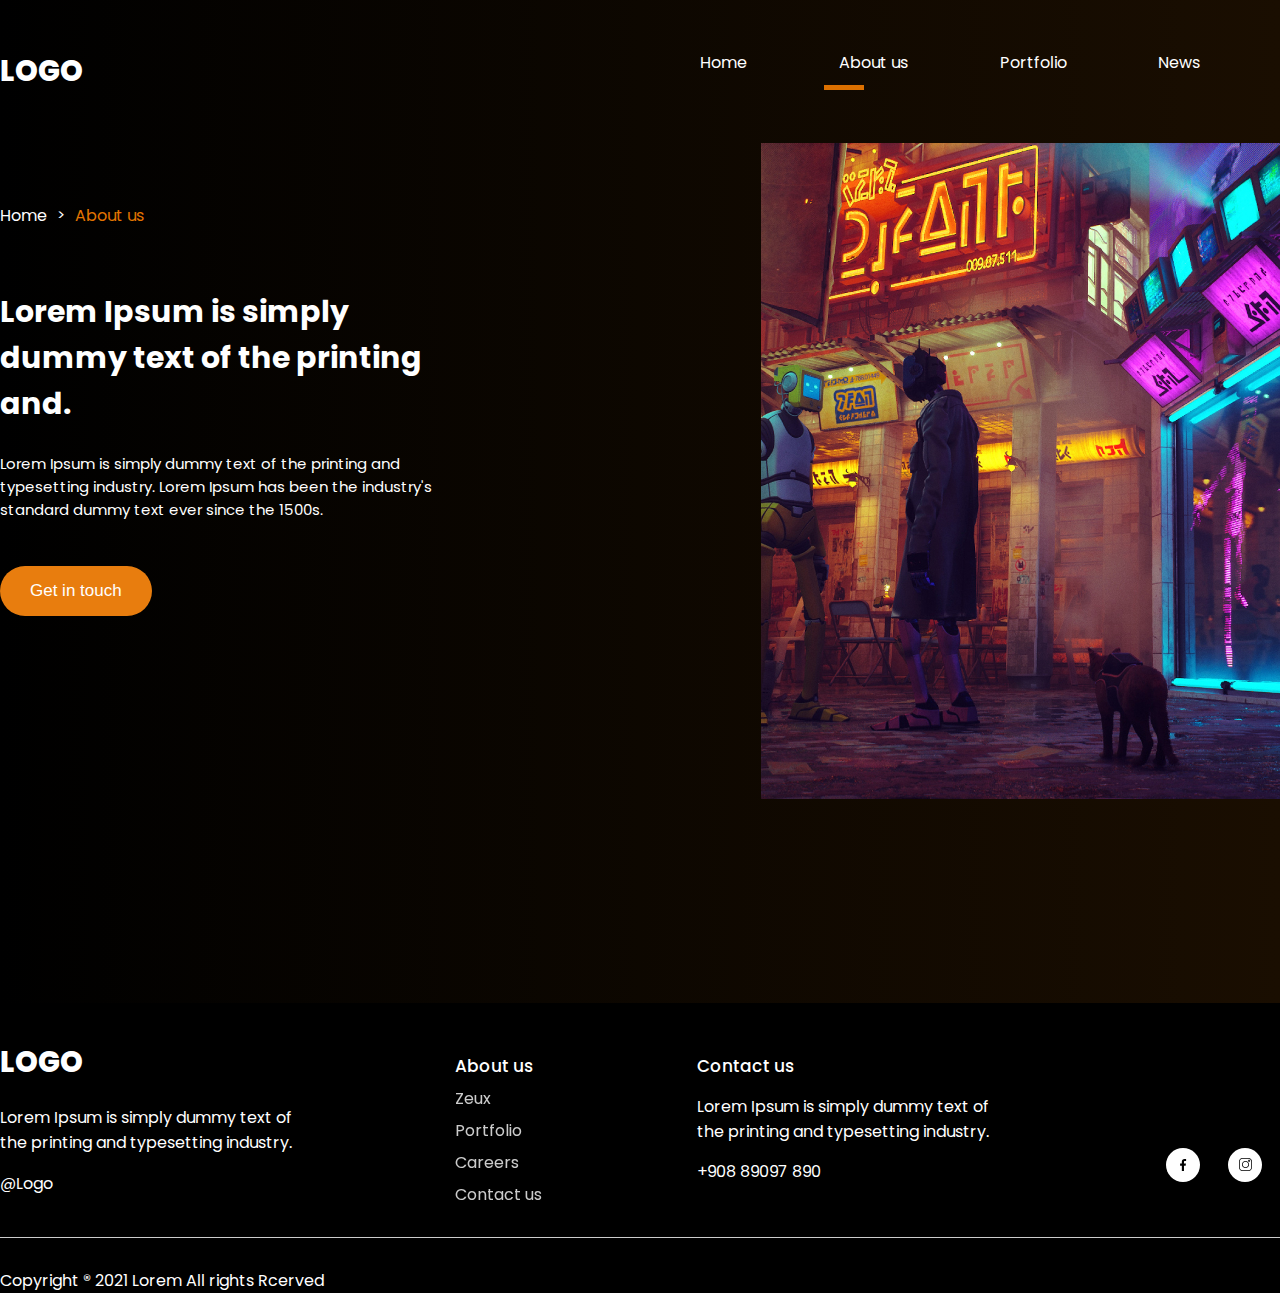
==== about.html @ fd049de9 "Добавит блок hero и preview в about" ====
<!DOCTYPE html>
<html lang="en">

<head>
    <meta charset="UTF-8">
    <meta name="viewport" content="width=device-width, initial-scale=1.0">
    <title>Layout practice</title>
    <link rel="stylesheet" href="css/main.css">
    <link rel="preconnect" href="https://fonts.googleapis.com">
    <link rel="preconnect" href="https://fonts.gstatic.com" crossorigin>
    <link
        href="https://fonts.googleapis.com/css2?family=Poppins:ital,wght@0,100;0,200;0,300;0,400;0,500;0,600;0,700;0,800;0,900;1,100;1,200;1,300;1,400;1,500;1,600;1,700;1,800;1,900&display=swap"
        rel="stylesheet">
</head>

<body>
    <div class="wrapper">
        <header class="container">
            <span class="logo">logo</span>
            <nav>
                <ul>
                    <li><a href="/index.html">Home</a></li>
                    <li class="active"><a href="#">About us</a></li>
                    <li><a href="#">Portfolio</a></li>
                    <li><a href="#">News</a></li>
                    <li class="btn"><a href="#">Contacts</a></li>
                </ul>
            </nav>
        </header>

        <div class="hero-about container">
            <div class="info">
                <div class="breadcrumbs">
                    <ul class="breadcrumbs__list">
                        <li class="breadcrumbs__item">
                            <a class="breadcrumbs__link" href="index.html">
                                Home
                            </a>
                        </li>
                        <li>
                            <p>></p>
                        </li>
                        <li class="breadcrumbs__item">
                            <a class="breadcrumbs__link active" href="#">
                                About us
                            </a>
                        </li>
                    </ul>
                </div>
                <h1>Lorem Ipsum is simply dummy text of the printing and.</h1>
                <p>Lorem Ipsum is simply dummy text of the printing and typesetting industry. Lorem Ipsum has been the
                    industry's standard dummy text ever since the 1500s.</p>
                <button class="btn" type="button">Get in touch</button>
            </div>
            <img src="img/about/preview1.jpg" alt="about preview image">
        </div>
    </div>

    <footer>
        <div class="blocks container">
            <div class="logo-info">
                <span class="logo">logo</span>
                <p>Lorem Ipsum is simply dummy text of the printing and typesetting industry.</p>
                <p class="logo-text">@Logo</p>
            </div>
            <div>
                <h4>About us</h4>
                <ul>
                    <li>Zeux</li>
                    <li>Portfolio</li>
                    <li>Careers</li>
                    <li>Contact us</li>
                </ul>
            </div>
            <div class="test">
                <h4>Contact us</h4>
                <p>Lorem Ipsum is simply dummy text of the printing and typesetting industry.</p>
                <p>+908 89097 890</p>
            </div>
            <div class="contacts">
                <div class="contacts-logo">
                    <img src="/img/contacts/facebook.svg" alt="facebook logo">
                </div>
                <div class="contacts-logo">
                    <img src="/img/contacts/instagram.svg" alt="instagram logo">
                </div>
                <div class="contacts-logo">
                    <img src="/img/contacts/twitter.svg" alt="twitter logo">
                </div>
                <div class="contacts-logo">
                    <img src="/img/contacts/linkedin.svg" alt="linkedin logo">
                </div>
            </div>
        </div>
        <hr>
        <p>Copyright ® 2021 Lorem All rights Rcerved</p>
    </footer>
</body>

</html>
---- css/main.css ----
* {
    margin: 0;
    padding: 0;
    color: #fff;
}

body {
    font-family: 'Poppins', sans-serif;
    font-weight: 400;
    font-size: 16px;
}

a {
    text-decoration: none;
}

img {
   max-width: 100%;
}

h3 {
    font-size: 30px;
}

.wrapper {
    background: rgb(0,0,0);
    background: linear-gradient(90deg, rgba(0,0,0,1) 0%, rgba(26,14,1,1) 100%);
    width: 100%;
}

.container {
    width: 1400px;
    margin: 0 auto;
}

header {
    padding: 50px 0;
}

header .logo,
footer .blocks .logo {
    text-transform: uppercase;
    font-size: 29px;
    font-weight: 800;
}

header nav {
    float: right;
    width: 50%;
}

header nav ul {
    list-style: none;
    display: flex;
    justify-content: space-between;
    z-index: 2;
    position: relative;
}

header nav ul li {
    display: inline-block;
}

header nav ul li.active::after {
   content: '';
   display: block;
   width: 40px;
   height: 5px;
   background-color: #DC7000;
   position: relative;
   top: 10px;
   left: -15px;

}

header nav ul li:not(.active):not(.btn) a:hover{
border-bottom: 5px solid #DC7000;
}

header nav ul li.btn a, .email .block button {
    background-color: #FA9021;
    padding: 9px 17px;
    border-radius: 5px;
    transition: all 500ms ease;
}

header nav ul li.btn a:hover, .email .block button:hover {
    background-color: #a02604;
}

.hero {
    padding-bottom: 100px;
    position: relative;
    z-index: 1;
}

.hero--info {
    width: 527px;
    padding-top: 70px;
}

.hero--info h2 {
    font-size: 20px;
    color: #E87D0E;
    font-weight: 600;
}

.hero--info h1 {
    font-size: 50px;
    font-weight: 600;
}

.hero--info p {
    font-weight: 500;
    line-height: 170%;
    margin: 30px 0;
}

.hero--info .btn, 
.hero-about .info .btn {
    background: rgb(232,125,14);
    background: linear-gradient(90deg, rgba(232,125,14,1) 100%, rgba(251,158,60,1) 100%);
    border-radius: 50px;
    padding: 15px 30px;
    border: 0;
    transition: all 500ms ease;
    font-size: 17px;
}

.hero--info .btn:hover,
.hero-about .info .btn:hover {
    cursor: pointer;
    transform: scale(1.1);
}

.hero img {
    position: absolute;
    top: -150px;
    right: 0;
}

.trending {
    padding-top: 50px;
}

.trending h3 {
    font-weight: 600;
}

.trending .see-all, .projects .see-all {
    font-size: 20px;
    font-weight: 500;
    border-radius: 10px;
    background-color: #25211D;
    padding: 12px 23px;
    display: block;
    float: right;
    transition: all 500ms ease;
}

.trending .see-all:hover, .projects .see-all:hover {
    transform: scale(1.1);
}

.trending .games {
    display: flex;
    justify-content: space-between;
    width: 100%;
    padding: 50px 0;
}

.trending .games span {
    display: block;
    text-align: center;
    margin-top: 20px;
}

.trending .games span img {
   position: relative;
   top: 5px;
   margin-right: 9px;
}

.big-text {
    padding: 50px 0;
    font-weight: 600;
    font-size: 35px;
    width: 826px;
    text-align: center;
}

.banner {
    padding: 80px 0;
}

.banner h3 {
    font-weight: 600;
    font-size: 30px;
    margin-bottom: 32px;
}

.banner p {
  line-height: 170%;
  margin-bottom: 30px;
  width: 545px;
}

.banner img {
    width: 100%;
    margin-bottom: 30px;
}

.features {
    background: url('/img/background.png') no-repeat center center fixed;
    background-size: cover;
    padding: 80px 0;
}

.features h3, 
.features .features-info__text {
    text-align: center;
    margin-bottom: 20px;
    width: 800;
    margin-left: 310px;
    margin-right: 310px;
}


.features .info {
    display: flex;
    justify-content: center;
    flex-wrap: wrap;
}

.features .info .block {
    text-align: center;
    width: 25%;
    margin: 30px 0;
}

.projects {
    padding: 100px 0;
}

.projects h3, 
.projects p {
    text-align: center;
}

.projects h3 {
    padding: 15px 0;
}

.projects p {
    padding-top: 20px;
    padding-bottom: 60px;
}

.projects .images {
    display: flex;
    justify-content: space-around;
    margin: 30px 0;
}

.projects .see-all {
    float: none;
    text-align: center;
    width: 70px;
    margin: 0px auto auto auto;
}

.email {
    padding-bottom: 120px;
}

.email h3 {
    margin-top: 60px;
    font-size: 30px;
}

.email .block {
    background: #1C140F;
    margin-top: 30px;
    border-radius: 10px;
    padding: 40px 3%;
    width: 94%;
    display: flex;
    justify-content: space-between;
    align-items: center;
    position: relative;
}

.email-info p {
    font-size: 17px;
    width: 70%;
}

.email-info h4 {
    font-size: 30px;
    margin-bottom: 20px;
}

.email .block input {
    background: #fff;
    outline: none;
    border: 0;
    border-radius: 5px;
    width: 380px;
    font-family: 'Poppins', sans-serif;
    font-weight: 400;
    padding: 20px 30px;
    position: relative;
    
}

.email .block input::placeholder {
    color: #898989
}

.email .block button {
    cursor: pointer;
    border: 0;
    padding: 13px 30px;
    position: absolute;
    bottom: 77px;
    right: 50px;
}

.hero-about {
    position: relative;
}

.hero-about .info {
    width: 450px;
    height: 450px;
    padding-top: 60px;
    padding-bottom: 350px;
}

.hero-about .info .breadcrumbs__list {
    display: flex;
    justify-content: flex-start;
    flex-wrap: wrap;
    list-style-type: none;
    gap: 10px;
}

.breadcrumbs {
    margin-bottom: 38px;
}


.breadcrumbs__link.active {
    color: #E47500;
}


.hero-about .info h1 {
    margin-bottom: 15px;
    font-size: 30px;
    margin-bottom: 25px;
}

.hero-about .info p {
    margin-bottom: 15px;
    font-size: 15px;
    margin-bottom: 25px;
}

.hero-about .info .btn {
    margin-top: 20px;
}

.hero-about img {
    position: absolute;
    top: 0;
    right: -100px;
    width: 739px;
    height: 656px;
}

footer {
    background: #000;
    padding-top: 50px;
}

footer .blocks {
    display: flex;
    justify-content: space-between;
    position: relative;
}

footer .blocks p {
    width: 300px;
    margin: 15px 0;
}

footer .blocks h4 {
    font-weight: 500;
    font-size: 17px;
}

footer .blocks ul {
    list-style: none;
}

footer .blocks ul li {
    margin-top: 7px;
    opacity: 0.8;
}

footer hr {
    margin: 30px 0;
    border: 0;
    height: 0.6px;
    background: #ccc;
}

footer .contacts {
    display: flex;
    align-items: flex-end;
}

footer .logo-text {
   position: absolute;
   bottom: -4px
}

footer .logo {
    position: absolute;
    top: -12px;
}

footer .blocks .logo-info {
    align-content: center;
}
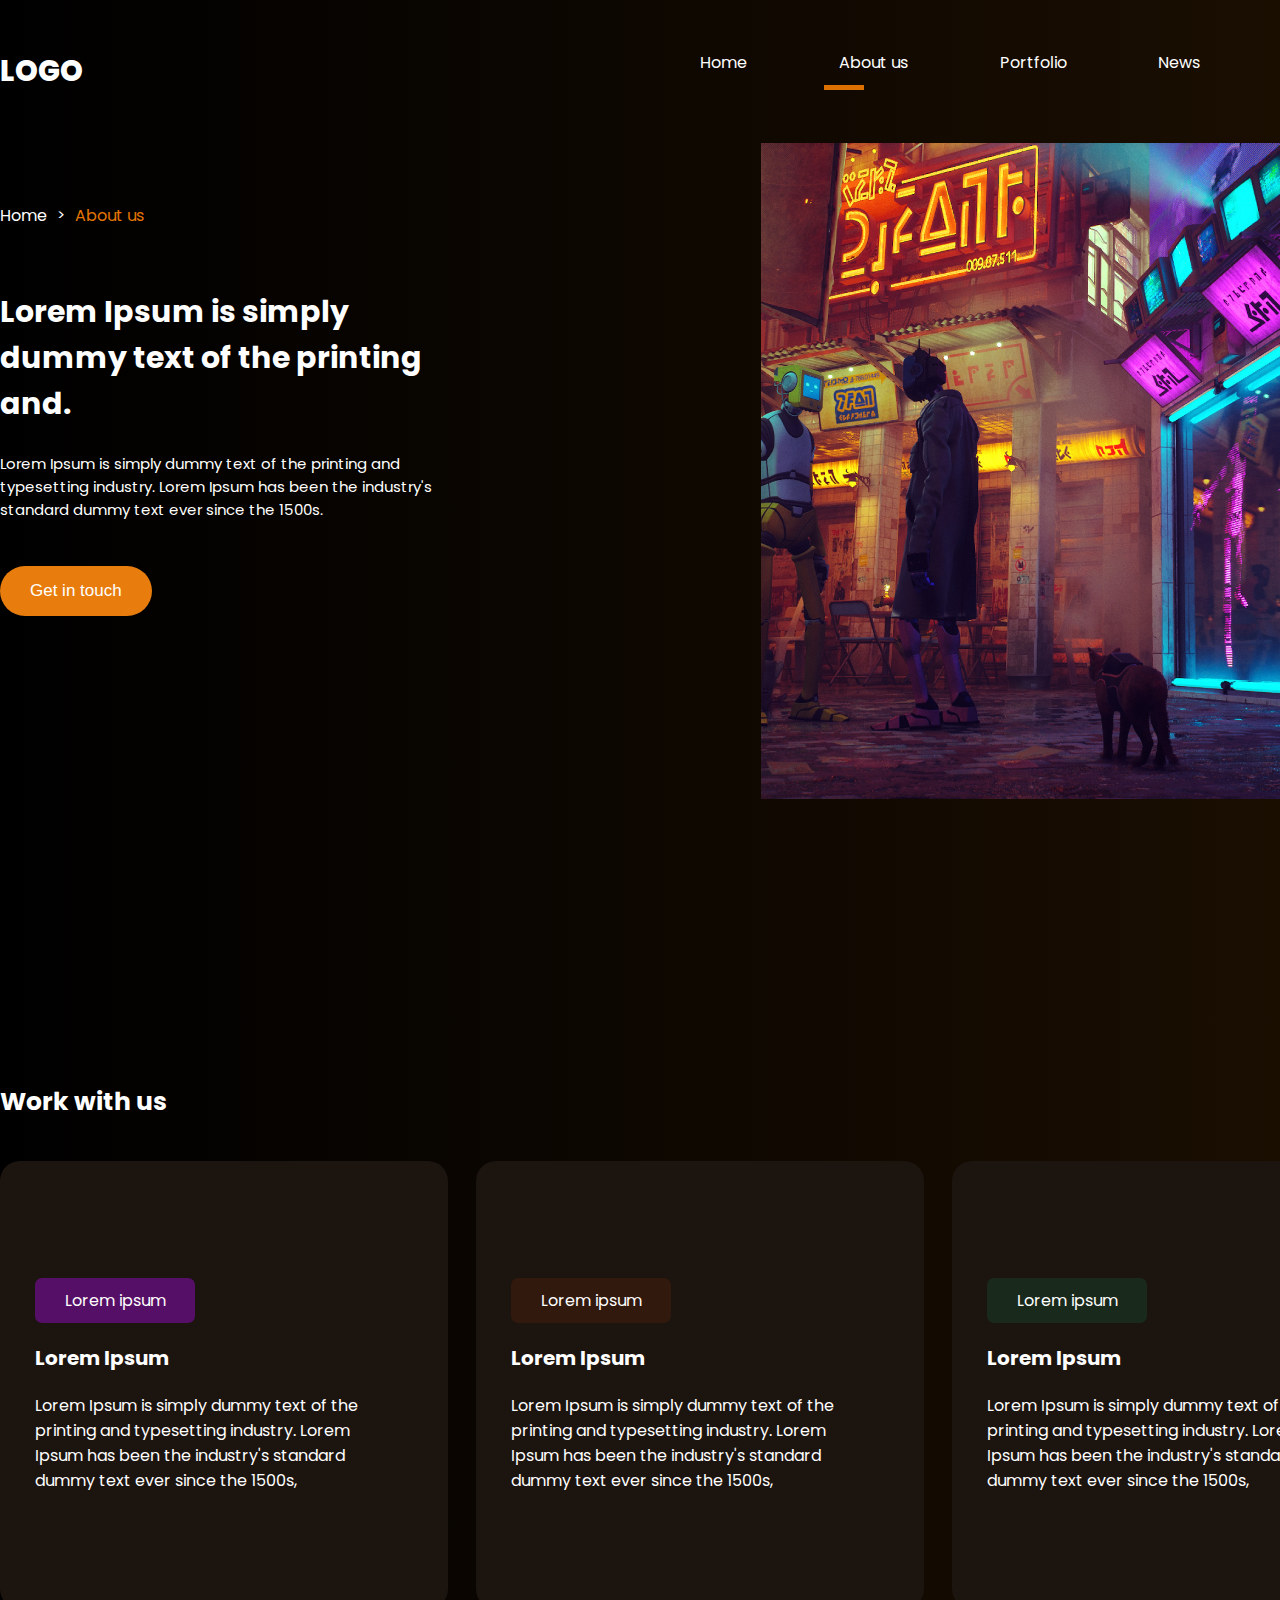
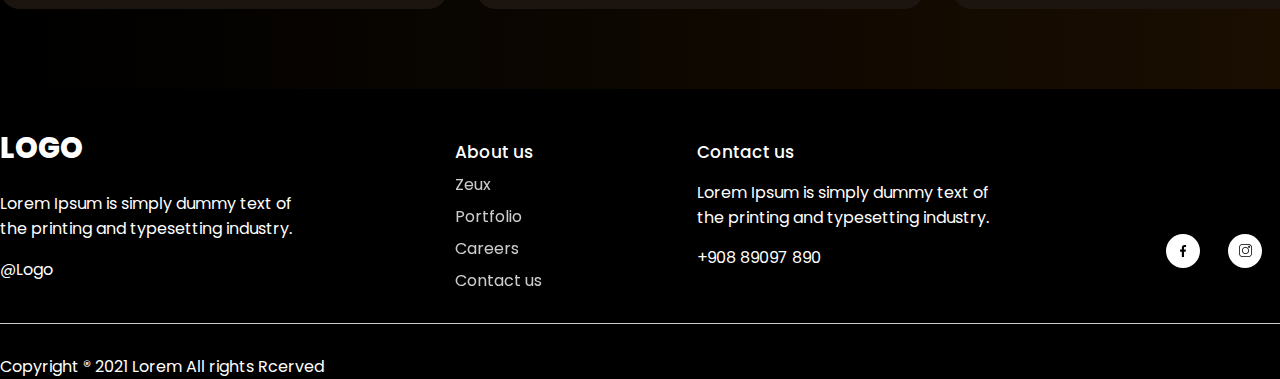
==== commit 83287941: "Доделает блок work" ====
--- a/about.html
+++ b/about.html
@@ -54,6 +54,36 @@
             </div>
             <img src="img/about/preview1.jpg" alt="about preview image">
         </div>
+
+        <div class="container work">
+            <h2>Work with us</h2>
+            <div class="blocks">
+                <div class="block">
+                    <span class="badge purple">
+                        Lorem ipsum
+                    </span>
+                    <h3>Lorem Ipsum</h3>
+                    <p>Lorem Ipsum is simply dummy text of the printing and typesetting industry. Lorem Ipsum has been
+                        the industry's standard dummy text ever since the 1500s,</p>
+                </div>
+                <div class="block">
+                    <span class="badge brown">
+                        Lorem ipsum
+                    </span>
+                    <h3>Lorem Ipsum</h3>
+                    <p>Lorem Ipsum is simply dummy text of the printing and typesetting industry. Lorem Ipsum has been
+                        the industry's standard dummy text ever since the 1500s,</p>
+                </div>
+                <div class="block">
+                    <span class="badge green">
+                        Lorem ipsum
+                    </span>
+                    <h3>Lorem Ipsum</h3>
+                    <p>Lorem Ipsum is simply dummy text of the printing and typesetting industry. Lorem Ipsum has been
+                        the industry's standard dummy text ever since the 1500s,</p>
+                </div>
+            </div>
+        </div>
     </div>
 
     <footer>
--- a/css/main.css
+++ b/css/main.css
@@ -379,6 +379,61 @@
     height: 656px;
 }
 
+.work {
+    padding: 80px 0;
+}
+
+.work h2 { 
+    font-size: 25px;
+    margin-bottom: 40px;
+}
+
+.work .blocks {
+    display: flex;
+    justify-content: space-between;
+}
+
+.work .blocks .block {
+   width: 25%;
+   border-radius: 10px;
+   padding: 50px 35px;
+   background: #1C140F;
+   width: 378px;
+   height: 348px;
+   display: flex;
+   flex-direction: column;
+   justify-content: center;
+   border-radius: 20px;
+}
+
+.work .blocks .block .badge {
+    border-radius: 7px;
+    padding: 10px 10px;
+    width: 140px;
+    text-align: center;
+}
+
+.work .blocks .block .badge.purple {
+    background: #560f67;
+}
+
+.work .blocks .block .badge.brown {
+    background: #31190D
+}
+
+.work .blocks .block .badge.green {
+    background: #192A1D;
+}
+
+.work .blocks .block h3 {
+   font-size: 20px;
+   margin: 20px 0;
+}
+
+.work .blocks .block p {
+    width: 333px;
+}
+
 footer {
     background: #000;
     padding-top: 50px;
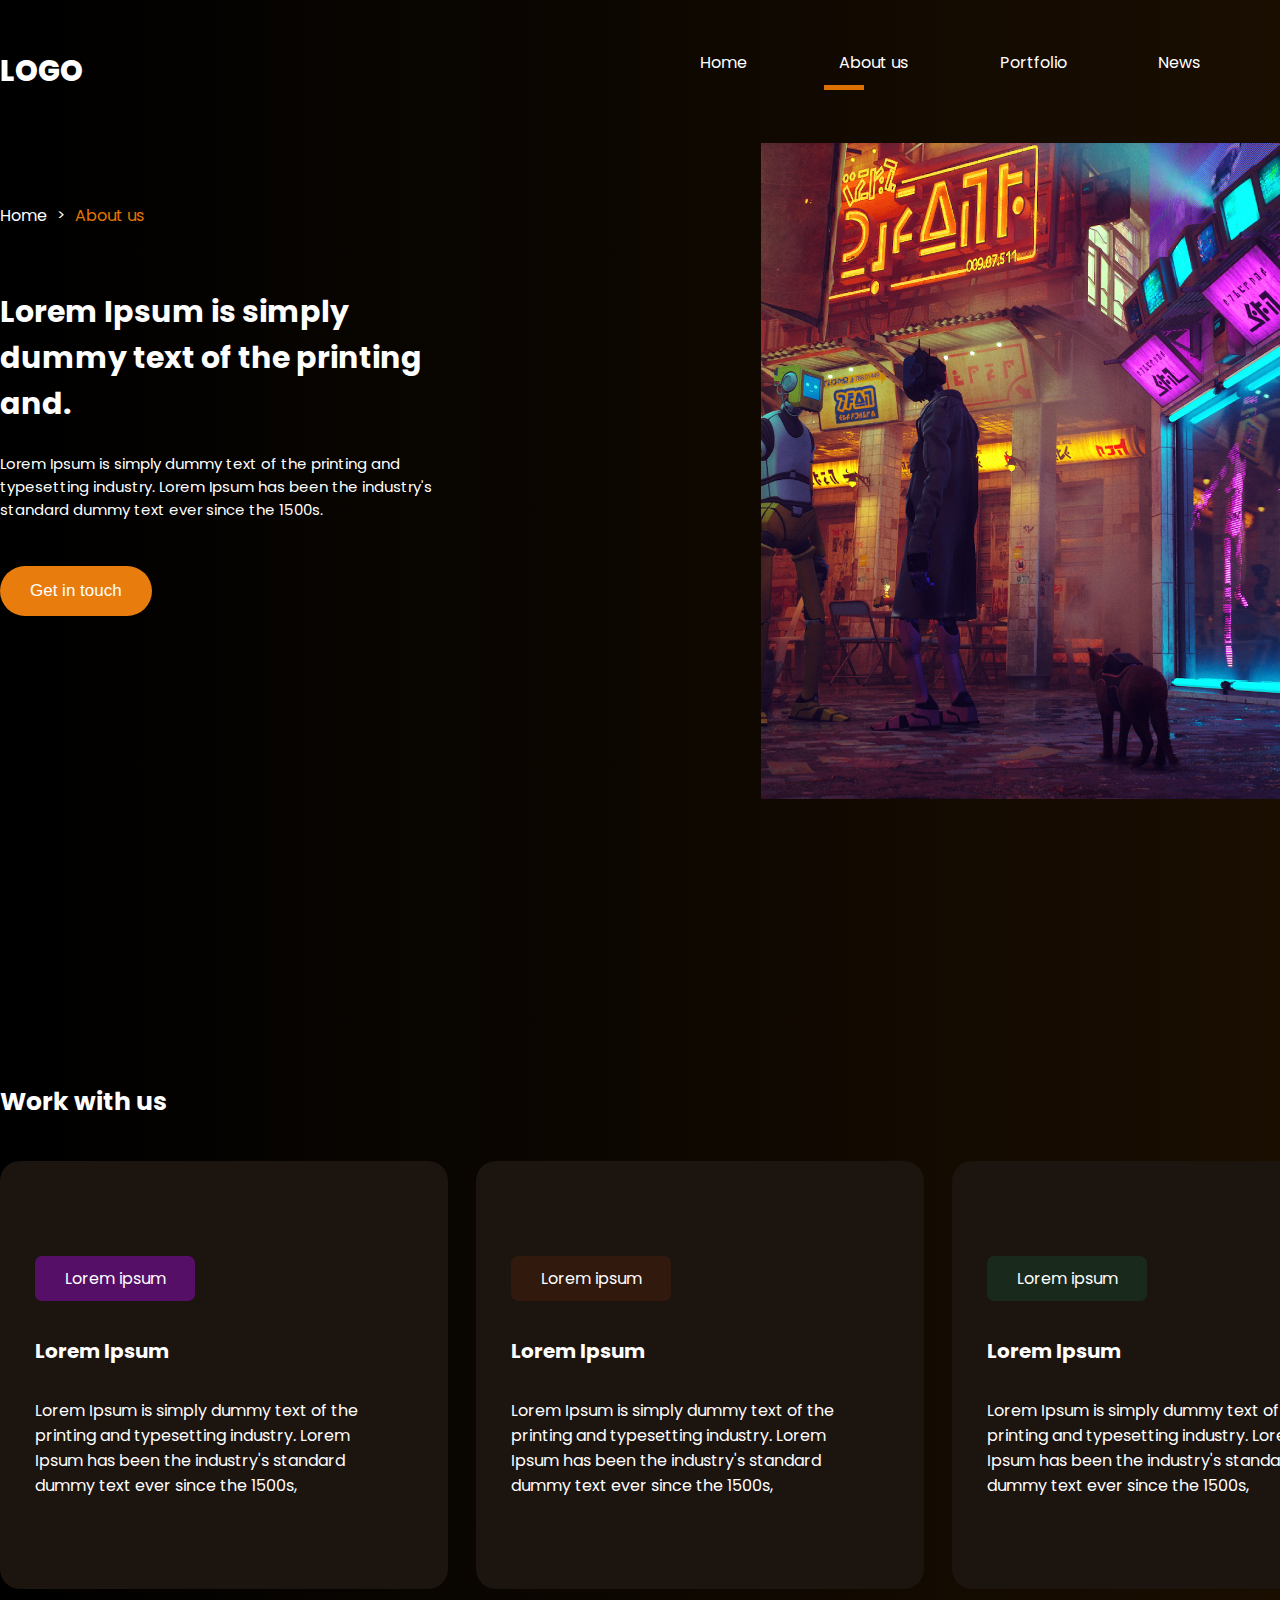
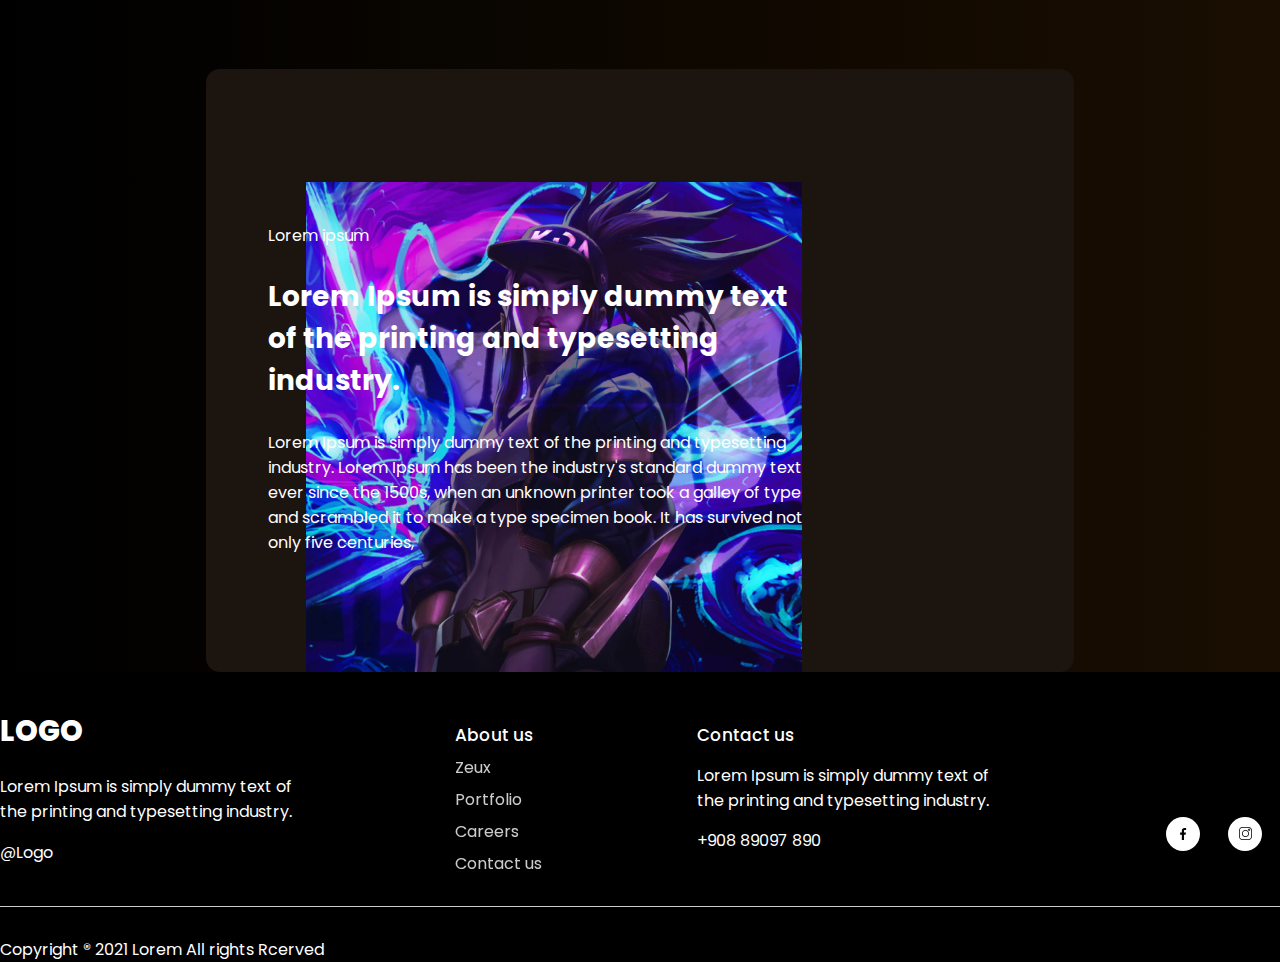
==== commit 6d0a6969: "Закончит работу над about-info" ====
--- a/about.html
+++ b/about.html
@@ -84,6 +84,18 @@
                 </div>
             </div>
         </div>
+
+        <div class="container about-info">
+            <img src="/img/about/about-info.jpg" alt="about-info poster">
+            <div class="block">
+                <span>Lorem ipsum</span>
+                <h2>Lorem Ipsum is simply dummy text of the printing and typesetting industry. </h2>
+                <p>Lorem Ipsum is simply dummy text of the printing and typesetting industry. Lorem Ipsum has been the
+                    industry's standard dummy text ever since the 1500s, when an unknown printer took a galley of type
+                    and
+                    scrambled it to make a type specimen book. It has survived not only five centuries,</p>
+            </div>
+        </div>
     </div>
 
     <footer>
--- a/css/main.css
+++ b/css/main.css
@@ -396,7 +396,7 @@
 .work .blocks .block {
    width: 25%;
    border-radius: 10px;
-   padding: 50px 35px;
+   padding: 40px 35px;
    background: #1C140F;
    width: 378px;
    height: 348px;
@@ -425,13 +425,53 @@
     background: #192A1D;
 }
 
+.work .blocks .block span {
+    margin: 19px 0;
+}
+
 .work .blocks .block h3 {
    font-size: 20px;
-   margin: 20px 0;
+   margin: 16px 0;
 }
 
 .work .blocks .block p {
     width: 333px;
+    margin: 16px 0;
+}
+
+.about-info {
+    position: relative;
+    background-color: #1C140F; 
+    padding-top: 100px;
+    padding-left: 100px;
+    border-radius: 14px;
+    height: 503px;
+    width: 60%;
+}
+
+.about-info img {
+    bottom: 0;
+    position: absolute;
+}
+
+.about-info .block {
+    position: absolute;
+    display: flex;
+    flex-direction: column;
+    top: 120px; 
+    right: 270px;
+    width: 536px;
+    margin: 20px 0;
+}
+
+.about-info .block h2,
+.about-info .block p,
+.about-info .block span {
+    margin: 14px 0;
+}
+
+.about-info .block h2 {
+    font-size: 28px;
 }
 
 footer {
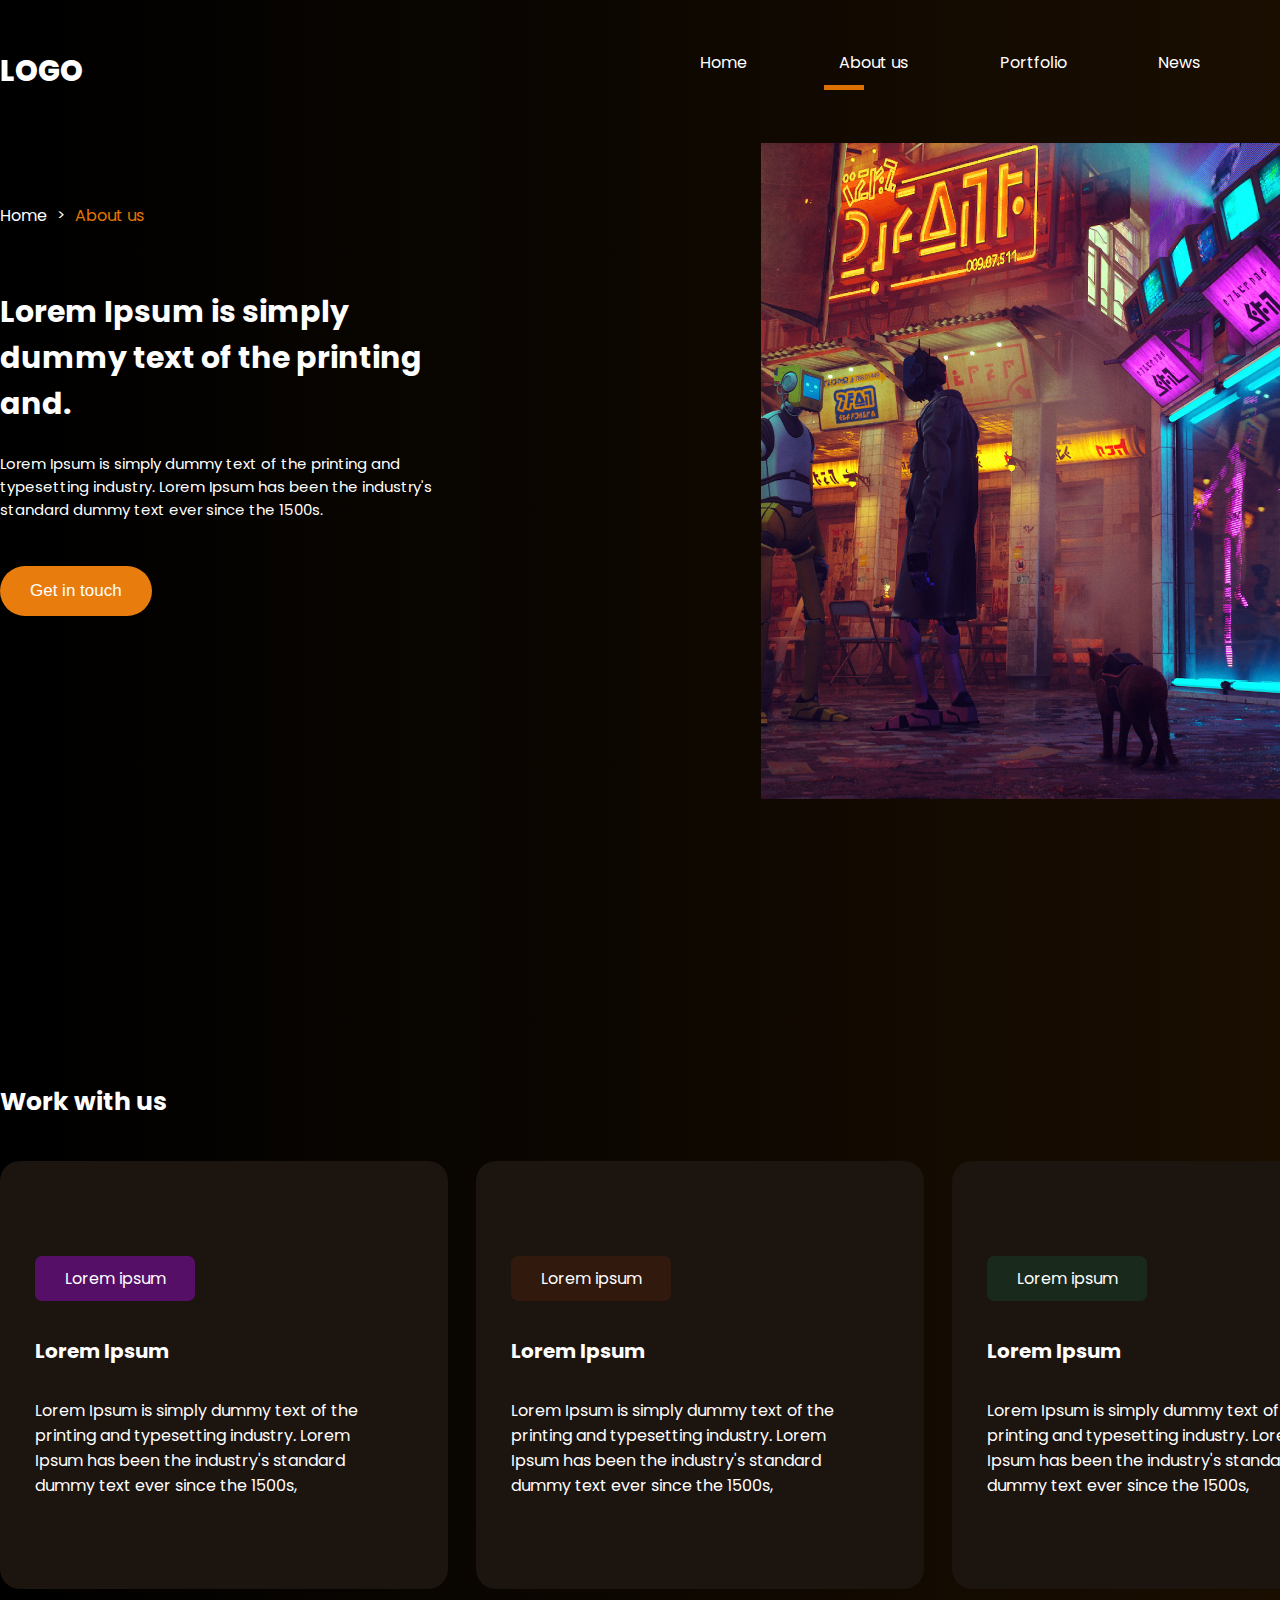
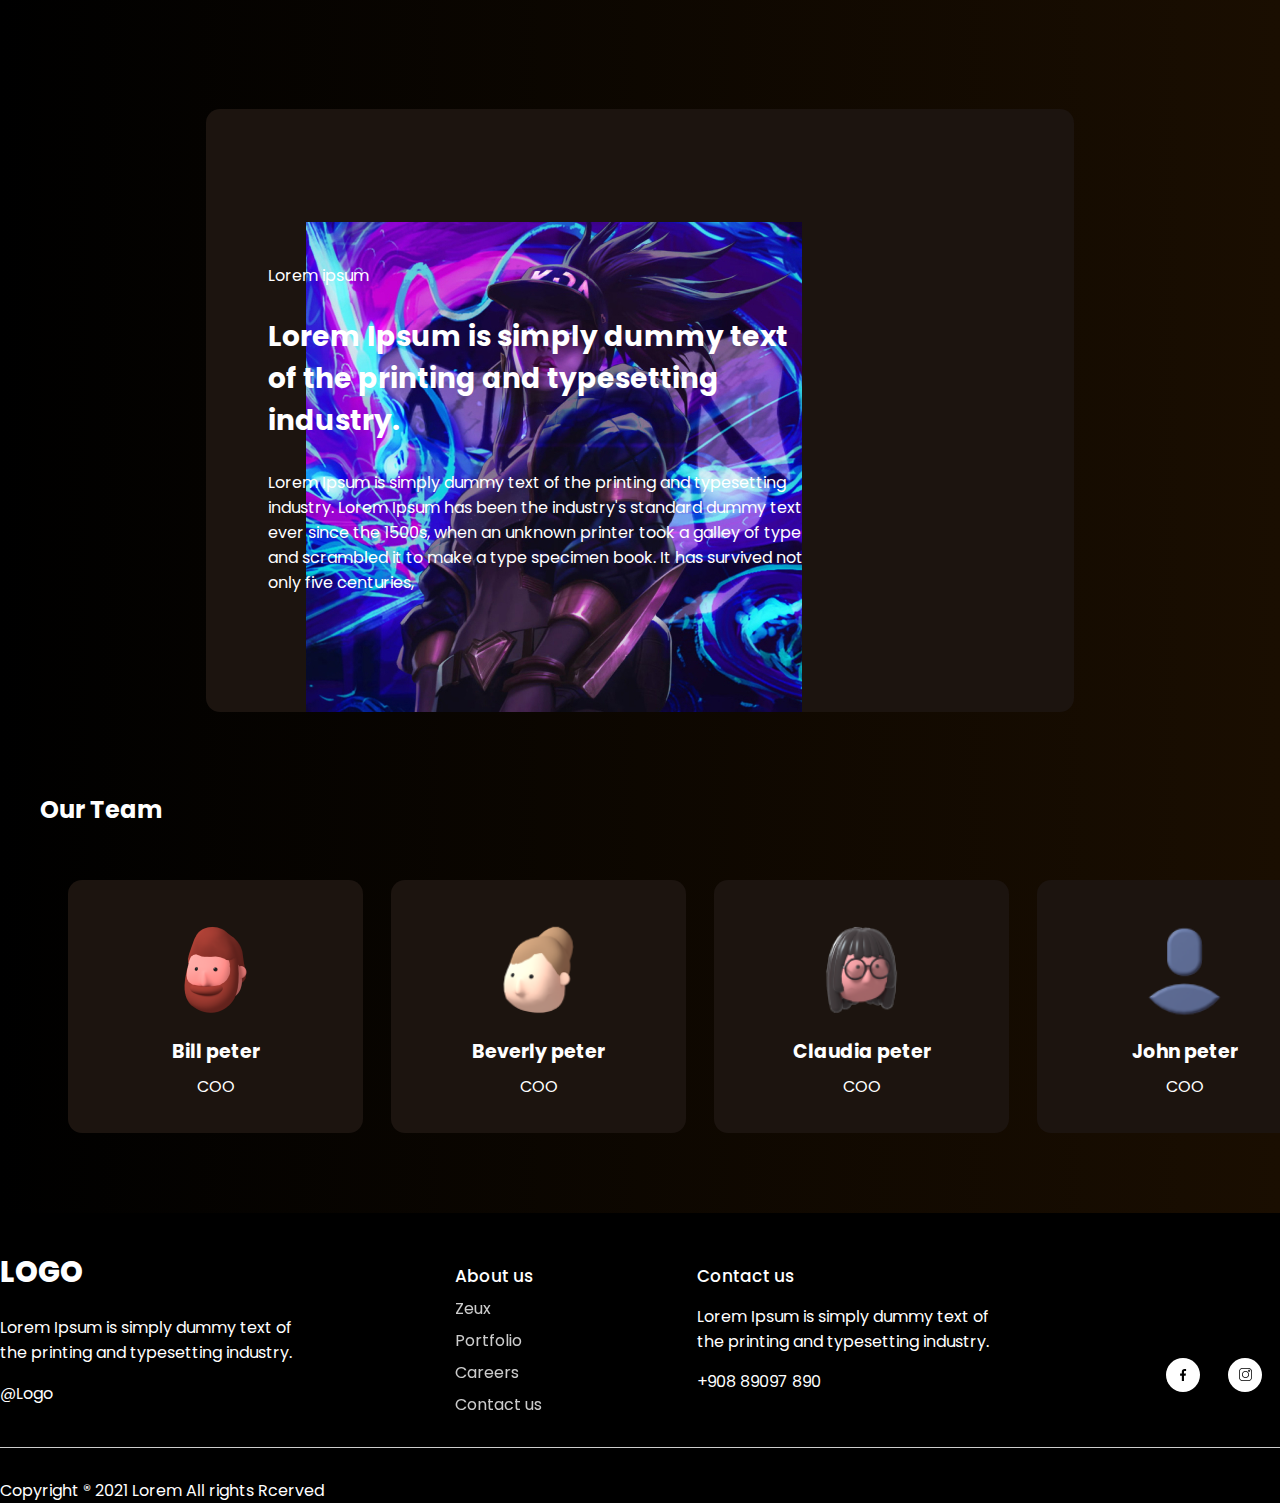
==== commit c450a7ce: "Добавит блок our-team" ====
--- a/about.html
+++ b/about.html
@@ -96,6 +96,40 @@
                     scrambled it to make a type specimen book. It has survived not only five centuries,</p>
             </div>
         </div>
+
+        <div class="container our-team">
+            <h2>Our Team</h2>
+            <div class="blocks">
+                <div class="block">
+                    <img src="/img/out-team/Bill.png" alt="team member">
+                    <h3>
+                        Bill peter
+                    </h3>
+                    <p>COO</p>
+                </div>
+                <div class="block">
+                    <img src="/img/out-team/Beverly.png" alt="team member">
+                    <h3>
+                        Beverly peter
+                    </h3>
+                    <p>COO</p>
+                </div>
+                <div class="block">
+                    <img src="/img/out-team/Claudia.png" alt="team member">
+                    <h3>
+                        Claudia peter
+                    </h3>
+                    <p>COO</p>
+                </div>
+                <div class="block">
+                    <img src="/img/out-team/John.png" alt="team member">
+                    <h3>
+                        John peter
+                    </h3>
+                    <p>COO</p>
+                </div>
+            </div>
+        </div>
     </div>
 
     <footer>
--- a/css/main.css
+++ b/css/main.css
@@ -447,6 +447,7 @@
     border-radius: 14px;
     height: 503px;
     width: 60%;
+    margin-top: 40px;
 }
 
 .about-info img {
@@ -474,6 +475,48 @@
     font-size: 28px;
 }
 
+.our-team {
+    padding: 80px 0;
+}
+
+.our-team h2 {
+    margin-left: 40px;
+}
+
+.our-team .blocks {
+    display: flex;
+    justify-content: center;
+    margin-top: 53px;
+    gap: 28px
+}
+
+.our-team .blocks .block {
+    display: flex;
+    flex-direction: column;
+    background-color: #1C140F;
+    align-items: center;
+    border-radius: 14px;
+    width: 295px;
+    height: 253px;
+    justify-content: center;
+
+}
+
+.our-team .blocks .block h3 {
+    font-size: 19px;
+    margin: 4px 0;
+}
+
+.our-team .blocks .block p {
+    margin: 4px 0;
+}
+
+.our-team .blocks .block img {
+    height: 123px;
+    width: 123px;
+}
+
+
 footer {
     background: #000;
     padding-top: 50px;
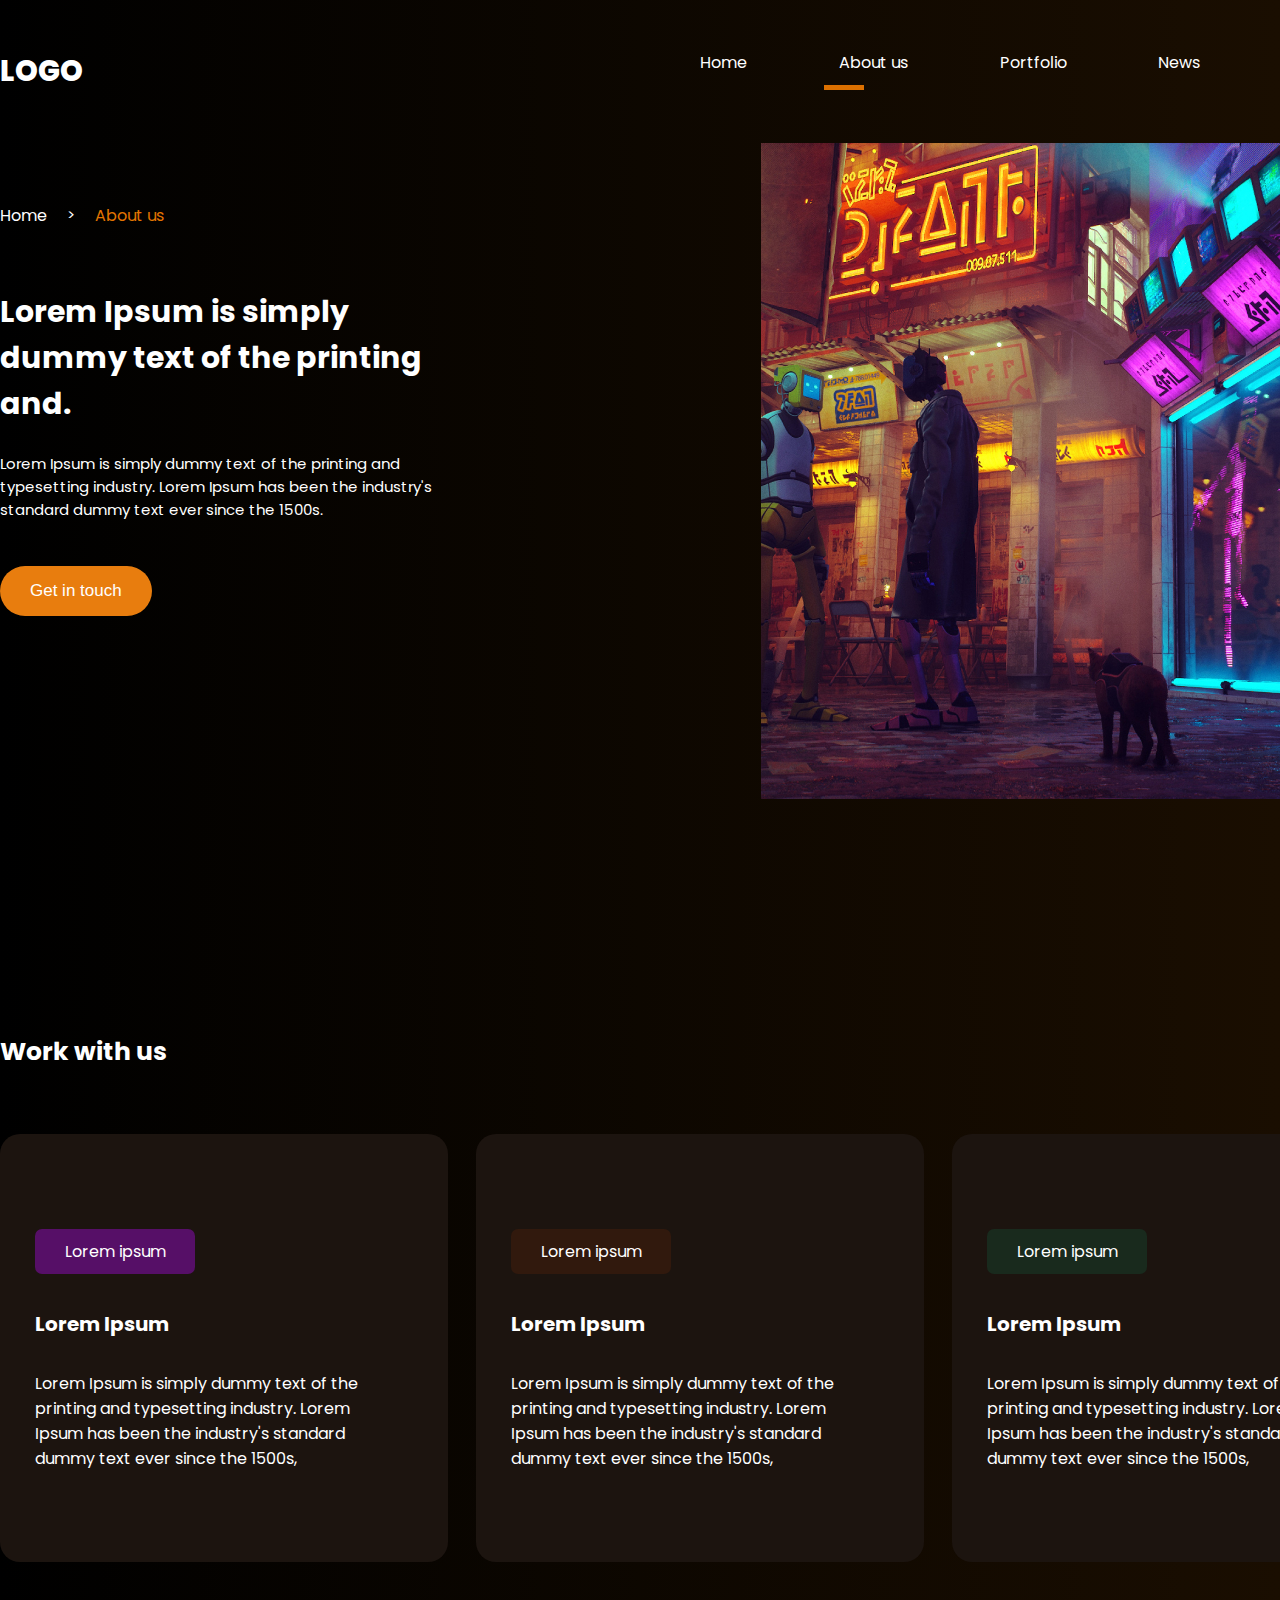
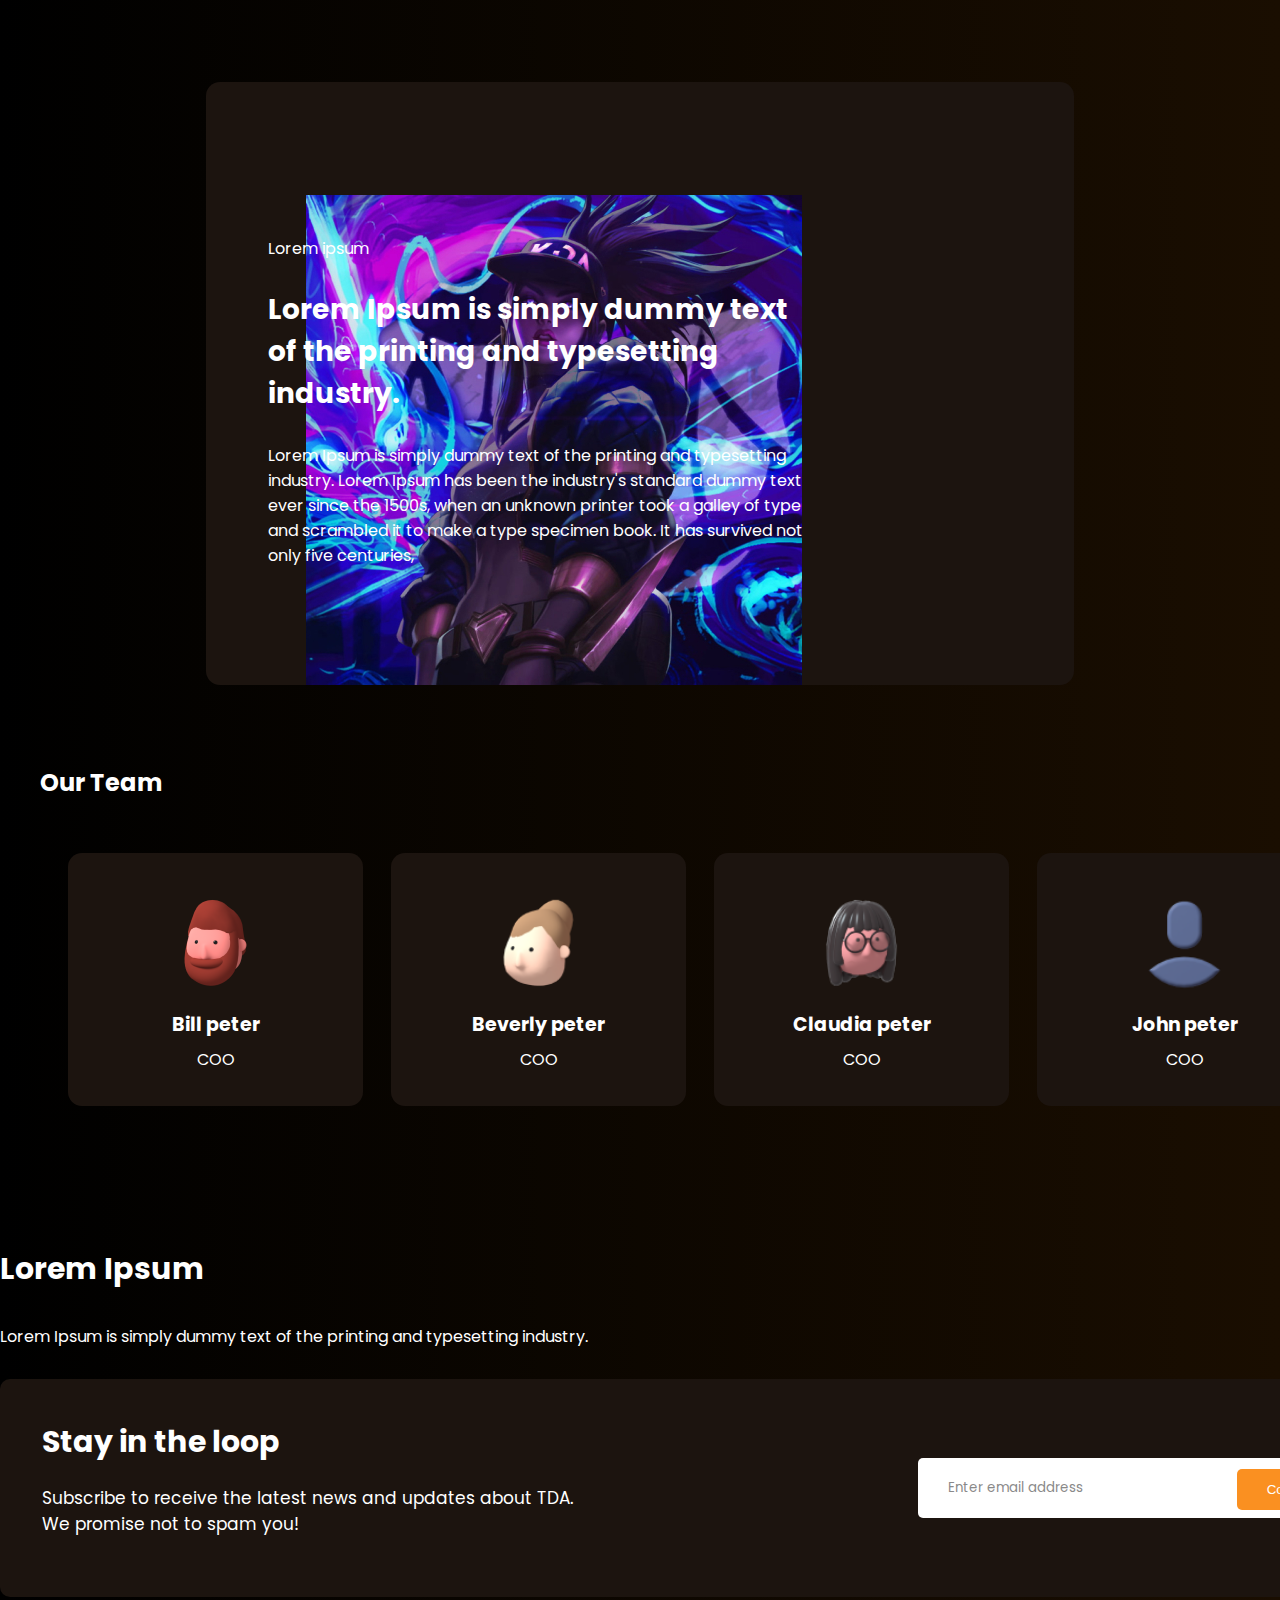
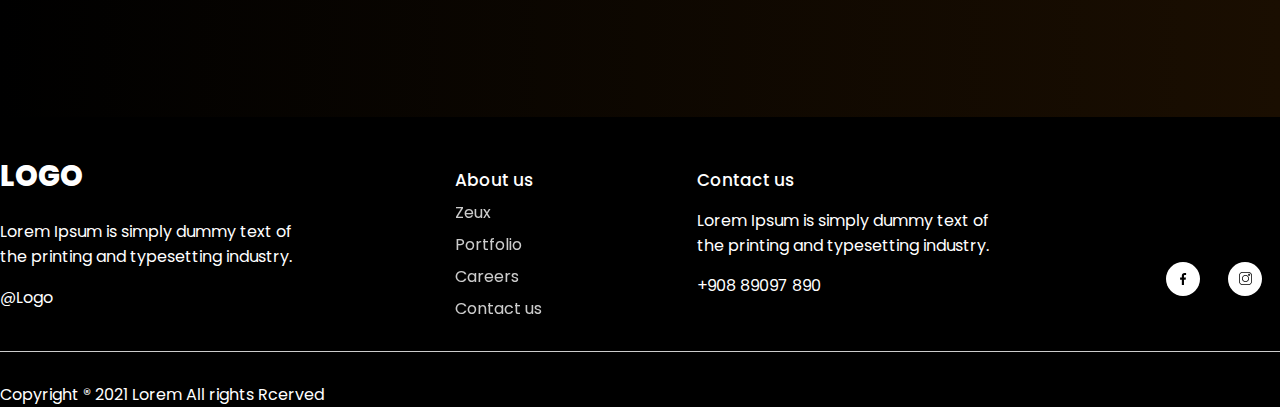
==== commit 70bf8b56: "Добавит email-info, закончит работу над страничкой about" ====
--- a/about.html
+++ b/about.html
@@ -130,6 +130,22 @@
                 </div>
             </div>
         </div>
+
+        <div class="container email">
+            <h3>Lorem Ipsum</h3>
+            <p>Lorem Ipsum is simply dummy text of the printing and typesetting industry.</p>
+            <div class="block">
+                <div class="email-info">
+                    <h4>Stay in the loop</h4>
+                    <p>Subscribe to receive the latest news and updates about TDA.
+                        We promise not to spam you! </p>
+                </div>
+                <form method="post">
+                    <input type="email" name="user-email" placeholder="Enter email address">
+                    <button class="email__button" type="button">Continue</button>
+                </form>
+            </div>
+        </div>
     </div>
 
     <footer>
--- a/css/main.css
+++ b/css/main.css
@@ -275,7 +275,12 @@
 
 .email h3 {
     margin-top: 60px;
+    margin-bottom: 32px;
     font-size: 30px;
+}
+
+.email p {
+    margin-bottom: 20px;
 }
 
 .email .block {
@@ -289,6 +294,7 @@
     align-items: center;
     position: relative;
 }
+
 
 .email-info p {
     font-size: 17px;
@@ -322,7 +328,7 @@
     border: 0;
     padding: 13px 30px;
     position: absolute;
-    bottom: 77px;
+    bottom: 87px;
     right: 50px;
 }
 
@@ -334,7 +340,7 @@
     width: 450px;
     height: 450px;
     padding-top: 60px;
-    padding-bottom: 350px;
+    padding-bottom: 300px;
 }
 
 .hero-about .info .breadcrumbs__list {
@@ -342,7 +348,7 @@
     justify-content: flex-start;
     flex-wrap: wrap;
     list-style-type: none;
-    gap: 10px;
+    gap: 20px;
 }
 
 .breadcrumbs {
@@ -385,7 +391,7 @@
 
 .work h2 { 
     font-size: 25px;
-    margin-bottom: 40px;
+    margin-bottom: 63px;
 }
 
 .work .blocks {
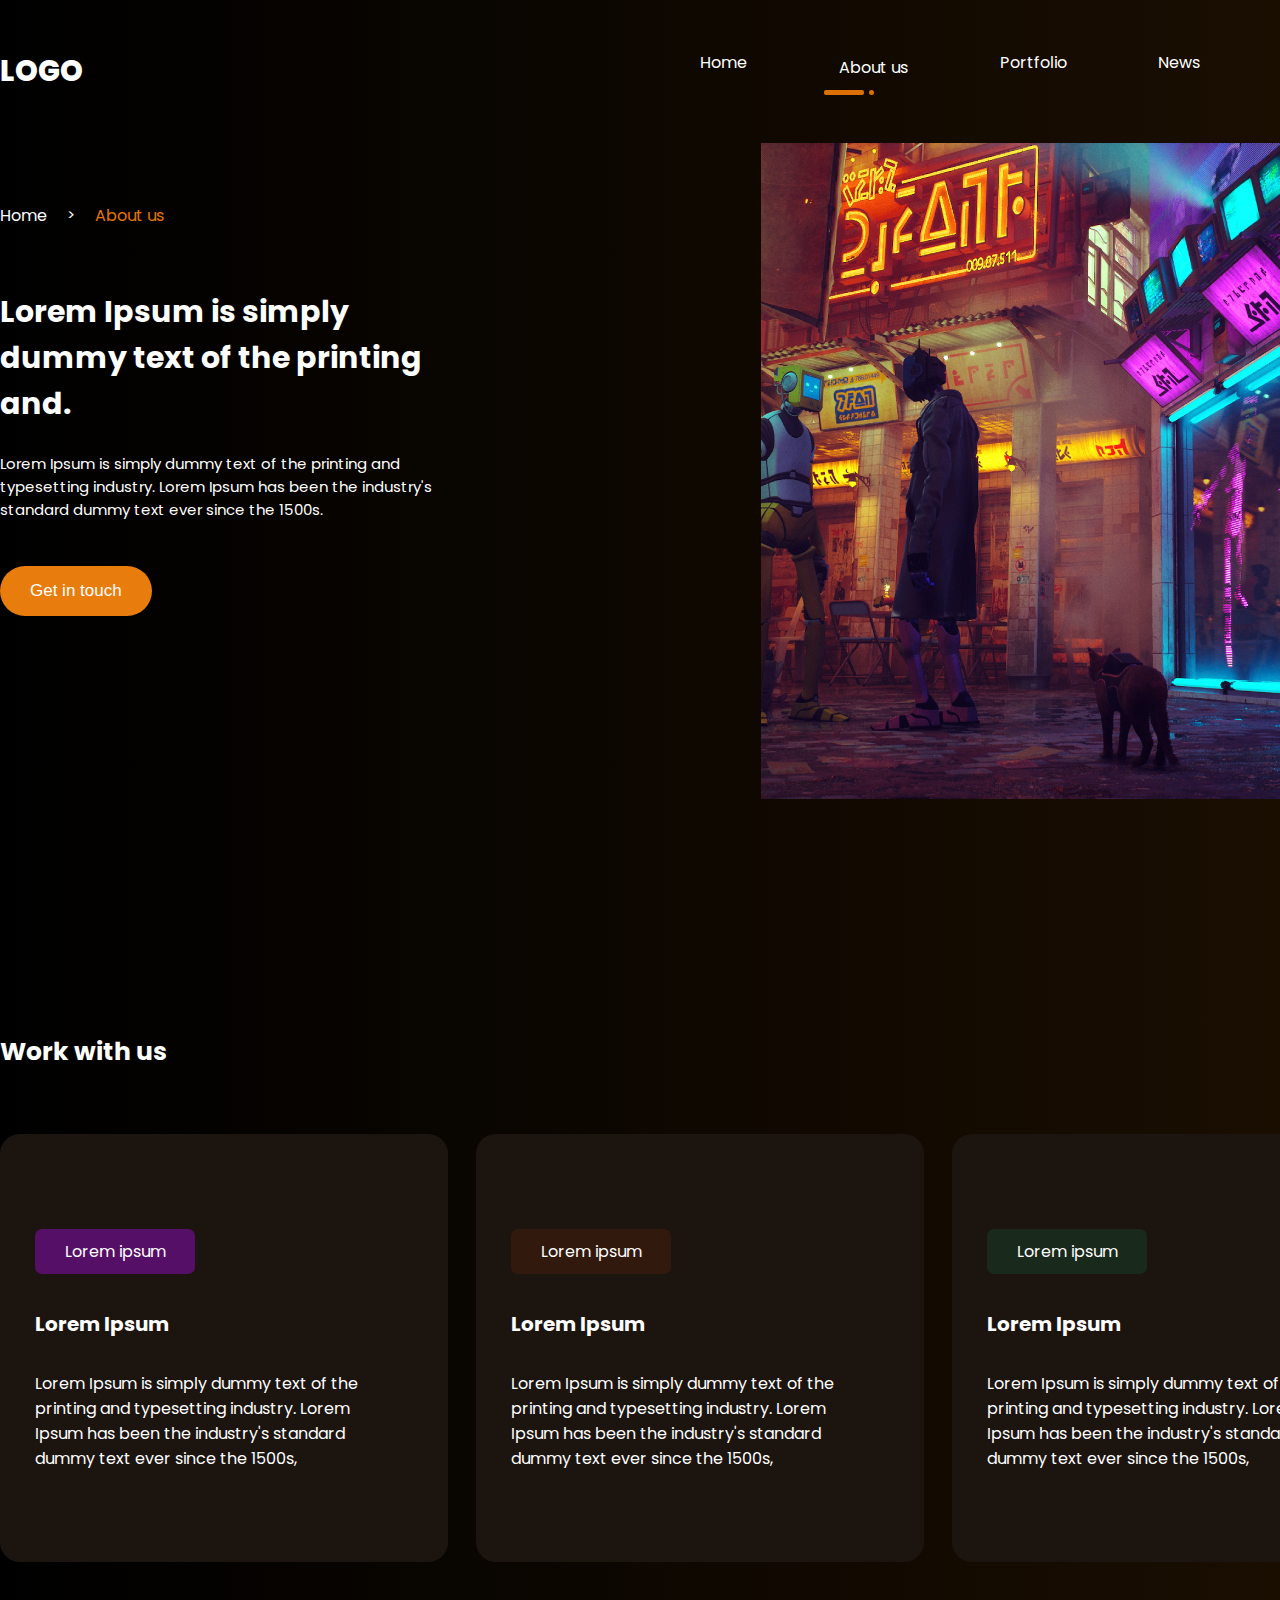
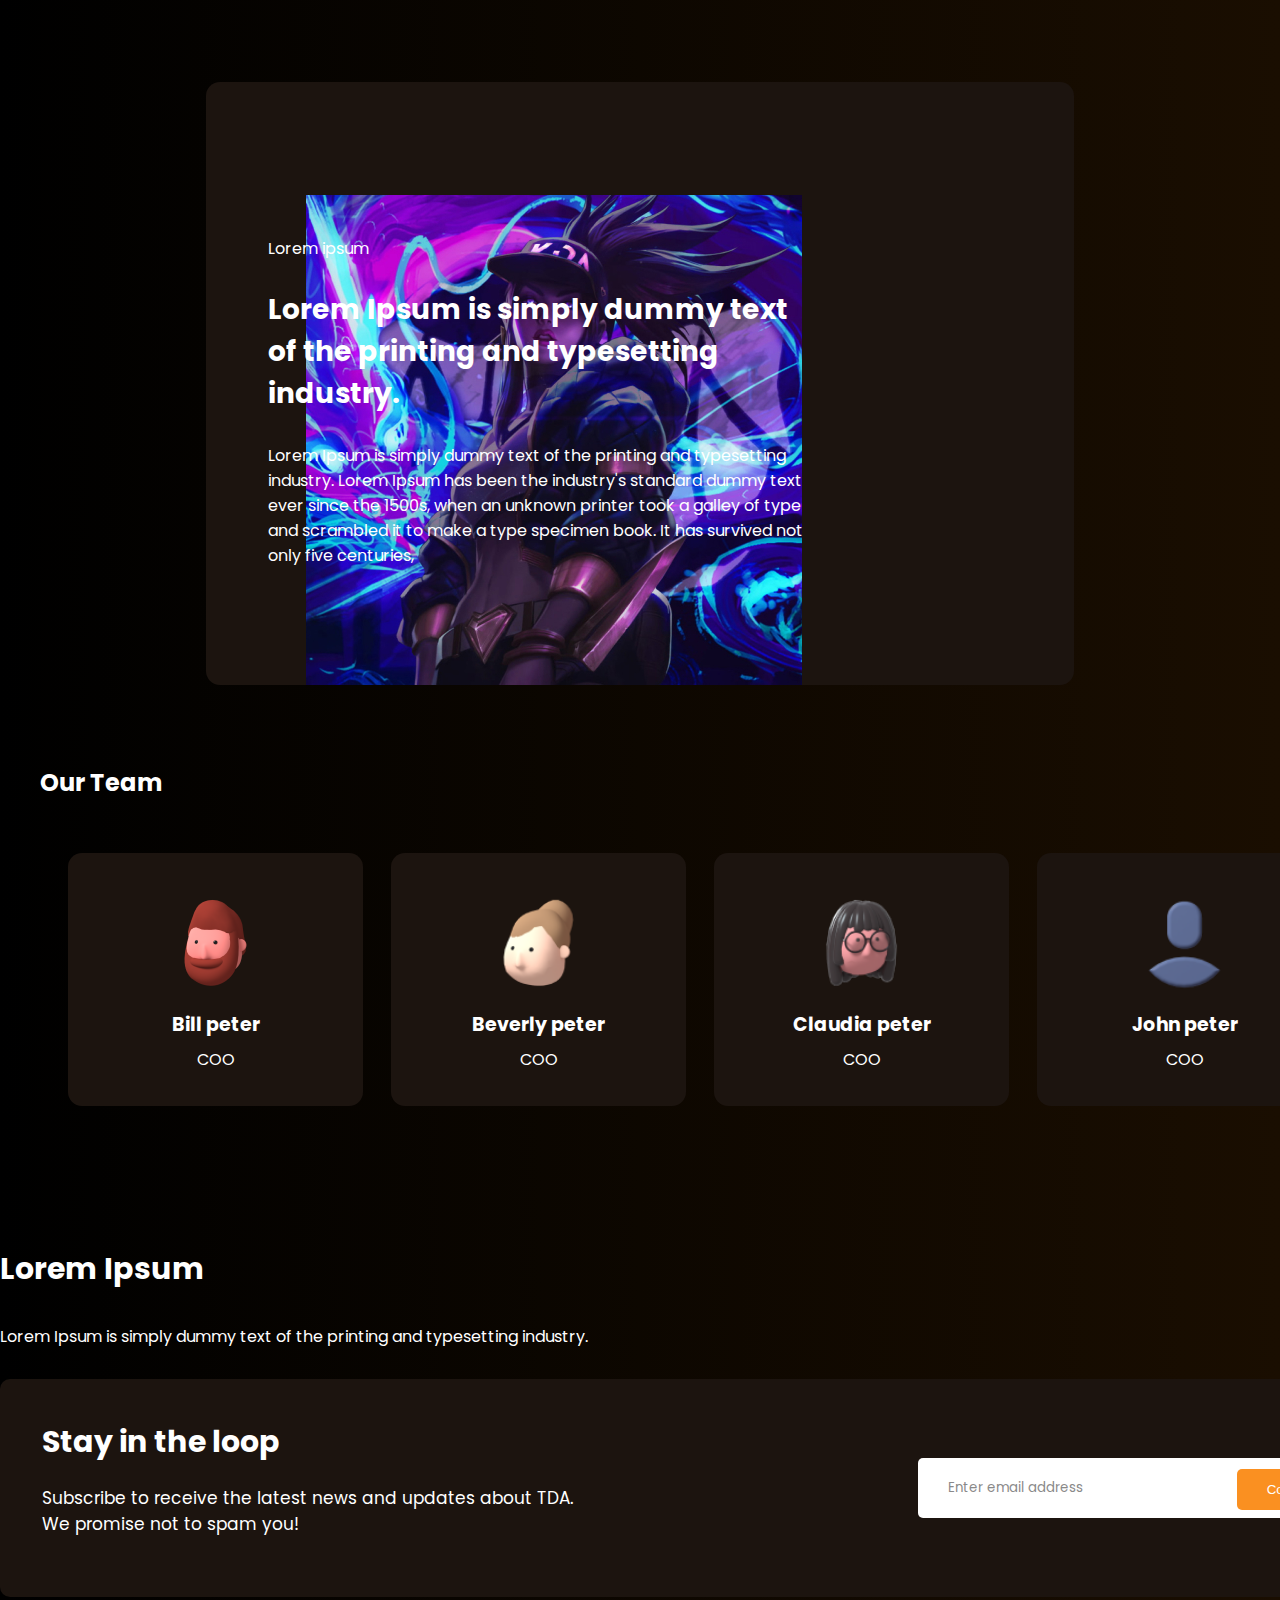
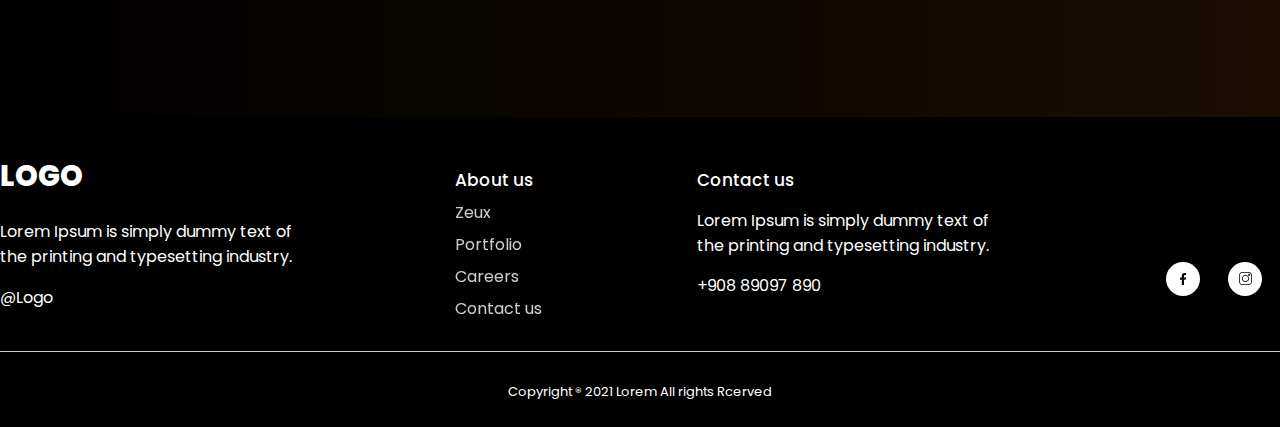
==== commit e27b0ba1: "Исправит баг с отображением copyright" ====
--- a/about.html
+++ b/about.html
@@ -21,7 +21,7 @@
                 <ul>
                     <li><a href="/index.html">Home</a></li>
                     <li class="active"><a href="#">About us</a></li>
-                    <li><a href="#">Portfolio</a></li>
+                    <li><a href="/portfolio.html">Portfolio</a></li>
                     <li><a href="#">News</a></li>
                     <li class="btn"><a href="#">Contacts</a></li>
                 </ul>
@@ -185,7 +185,7 @@
             </div>
         </div>
         <hr>
-        <p>Copyright ® 2021 Lorem All rights Rcerved</p>
+        <p class="copyright">Copyright ® 2021 Lorem All rights Rcerved</p>
     </footer>
 </body>
 
--- a/css/main.css
+++ b/css/main.css
@@ -62,19 +62,32 @@
 }
 
 header nav ul li.active::after {
-   content: '';
-   display: block;
-   width: 40px;
-   height: 5px;
-   background-color: #DC7000;
-   position: relative;
-   top: 10px;
-   left: -15px;
-
+    content: '';
+    display: block;
+    width: 40px;
+    height: 5px;
+    background-color: #DC7000;
+    border-radius: 2px;
+    position: relative;
+    top: 10px;
+    left: -15px;
+}
+
+header nav ul li.active::before {
+    content: '';
+    display: block;
+    width: 5px;
+    height: 5px;
+    background-color: #DC7000;
+    border-radius: 50%;
+    position: relative;
+    top: 40px;
+    left: 30px;
 }
 
 header nav ul li:not(.active):not(.btn) a:hover{
-border-bottom: 5px solid #DC7000;
+    border-bottom: 5px solid #DC7000;
+    
 }
 
 header nav ul li.btn a, .email .block button {
@@ -522,6 +535,83 @@
     width: 123px;
 }
 
+.hero-portfolio {
+   display: flex;
+   flex-direction: column;
+   justify-content: center;
+   align-items: center;
+}
+
+.hero-portfolio .info {
+    text-align: center;
+    margin: 45px 0;
+}
+
+.hero-portfolio .info .breadcrumbs__list {
+    display: flex;
+    justify-content: center;
+    list-style: none;
+    gap: 8px;
+}
+
+.hero-portfolio .info h1 {
+    font-size: 33px;
+    font-weight: 600;
+    margin-bottom: 30px;
+}
+
+.hero-portfolio .blocks {
+    display: flex;
+    text-align: center;
+    background-color: #1C140F;
+    padding: 30px 0;
+    border-radius: 7px;
+    width: 80%;
+}
+
+.hero-portfolio .blocks .block {
+    position: relative;
+    display: flex;
+    flex-wrap: wrap;
+    gap: 10px;
+    padding: 30px 10px;
+    margin-left: 100px;
+    width: 33.33%;
+    gap: 30px;
+    
+}
+
+.hero-portfolio .blocks .block:nth-child(2)::before,
+.hero-portfolio .blocks .block:nth-child(2)::after {
+    content: '';
+    position: absolute;
+    width: 2px;
+    height: 100%;
+    background-color: #fff;
+    top: 0;
+}
+
+.hero-portfolio .blocks .block:nth-child(2)::before {
+    left: -100px;
+}
+
+.hero-portfolio .blocks .block:nth-child(2)::after {
+    right: -15px;
+}
+
+.hero-portfolio .text {
+    width: fit-content;
+    text-align: left;
+}
+
+.hero-portfolio .text h3 {
+    font-size: 25px;
+    font-weight: 700;
+}
+
+.hero-portfolio .text p {
+    font-size: 20px;
+}
 
 footer {
     background: #000;
@@ -578,3 +668,9 @@
 footer .blocks .logo-info {
     align-content: center;
 }
+
+footer .copyright {
+    text-align: center;
+    font-size: 13px;
+    padding-bottom: 25px;
+}
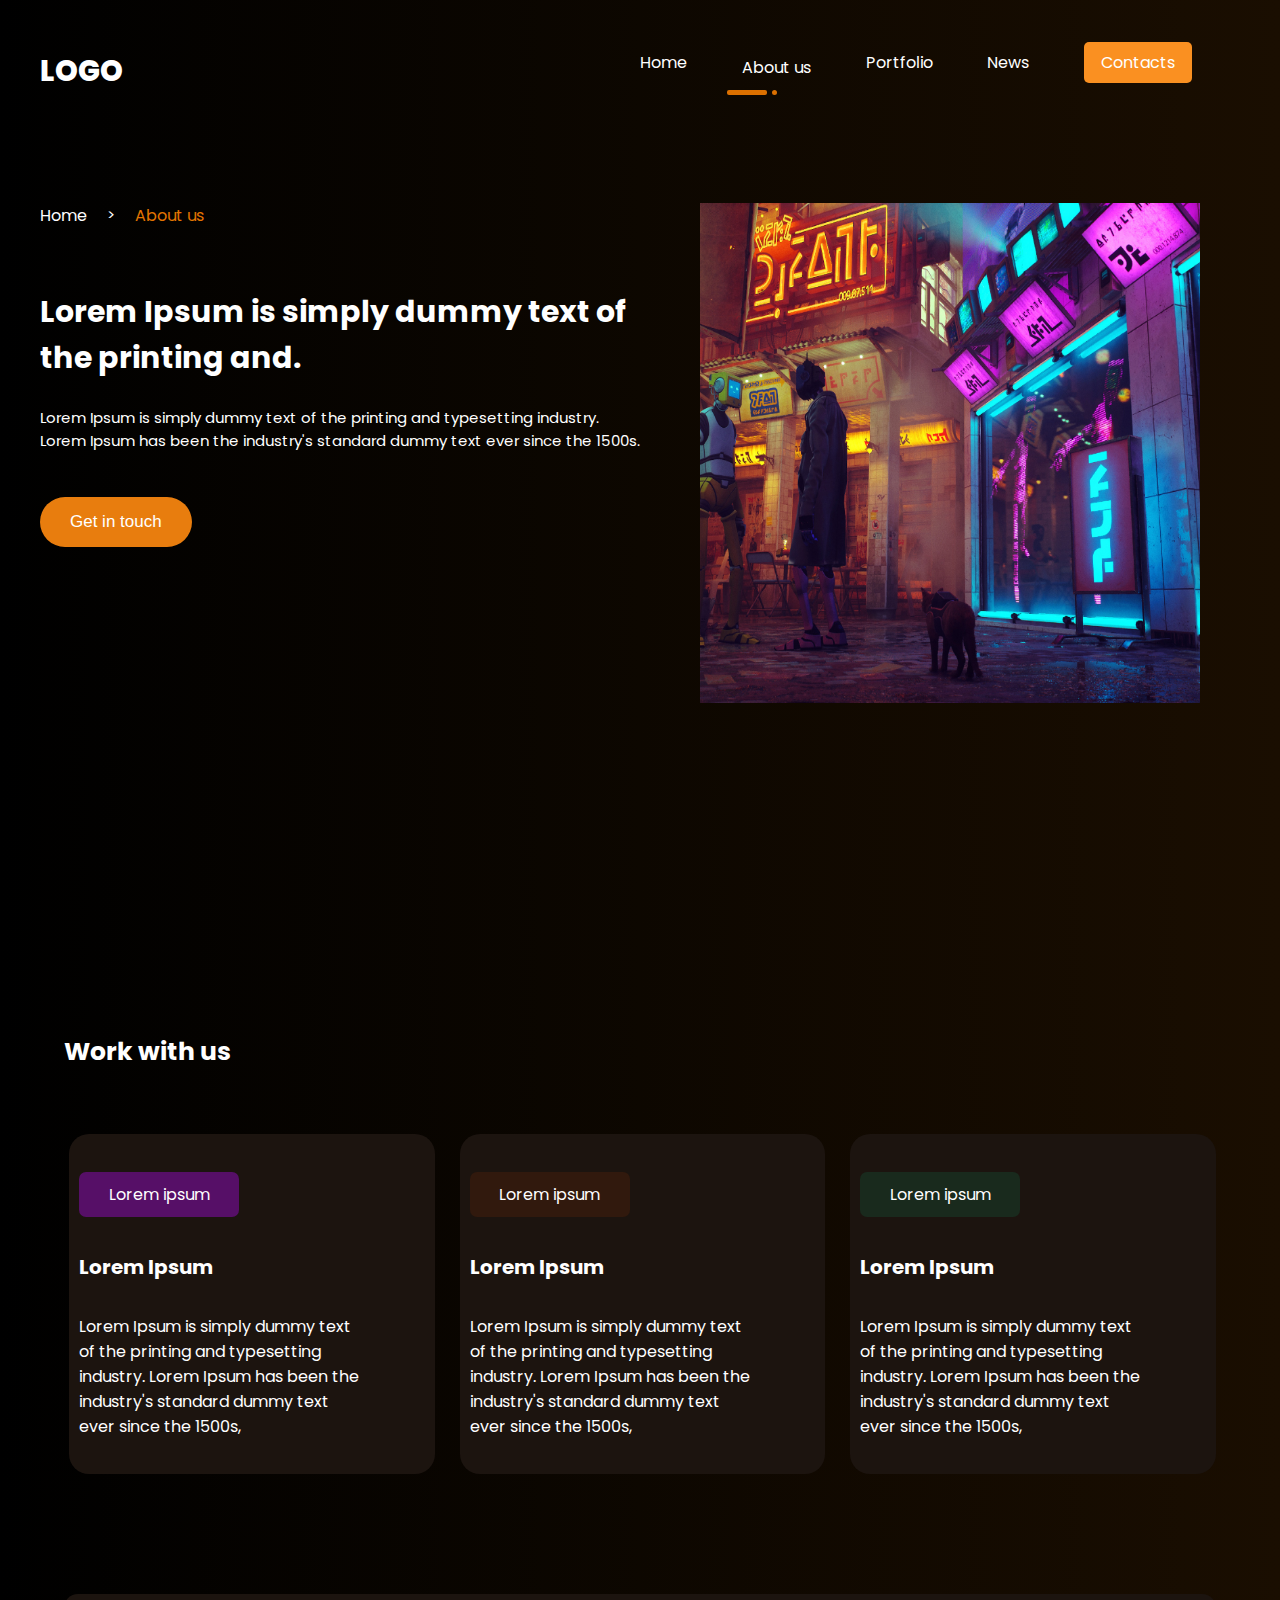
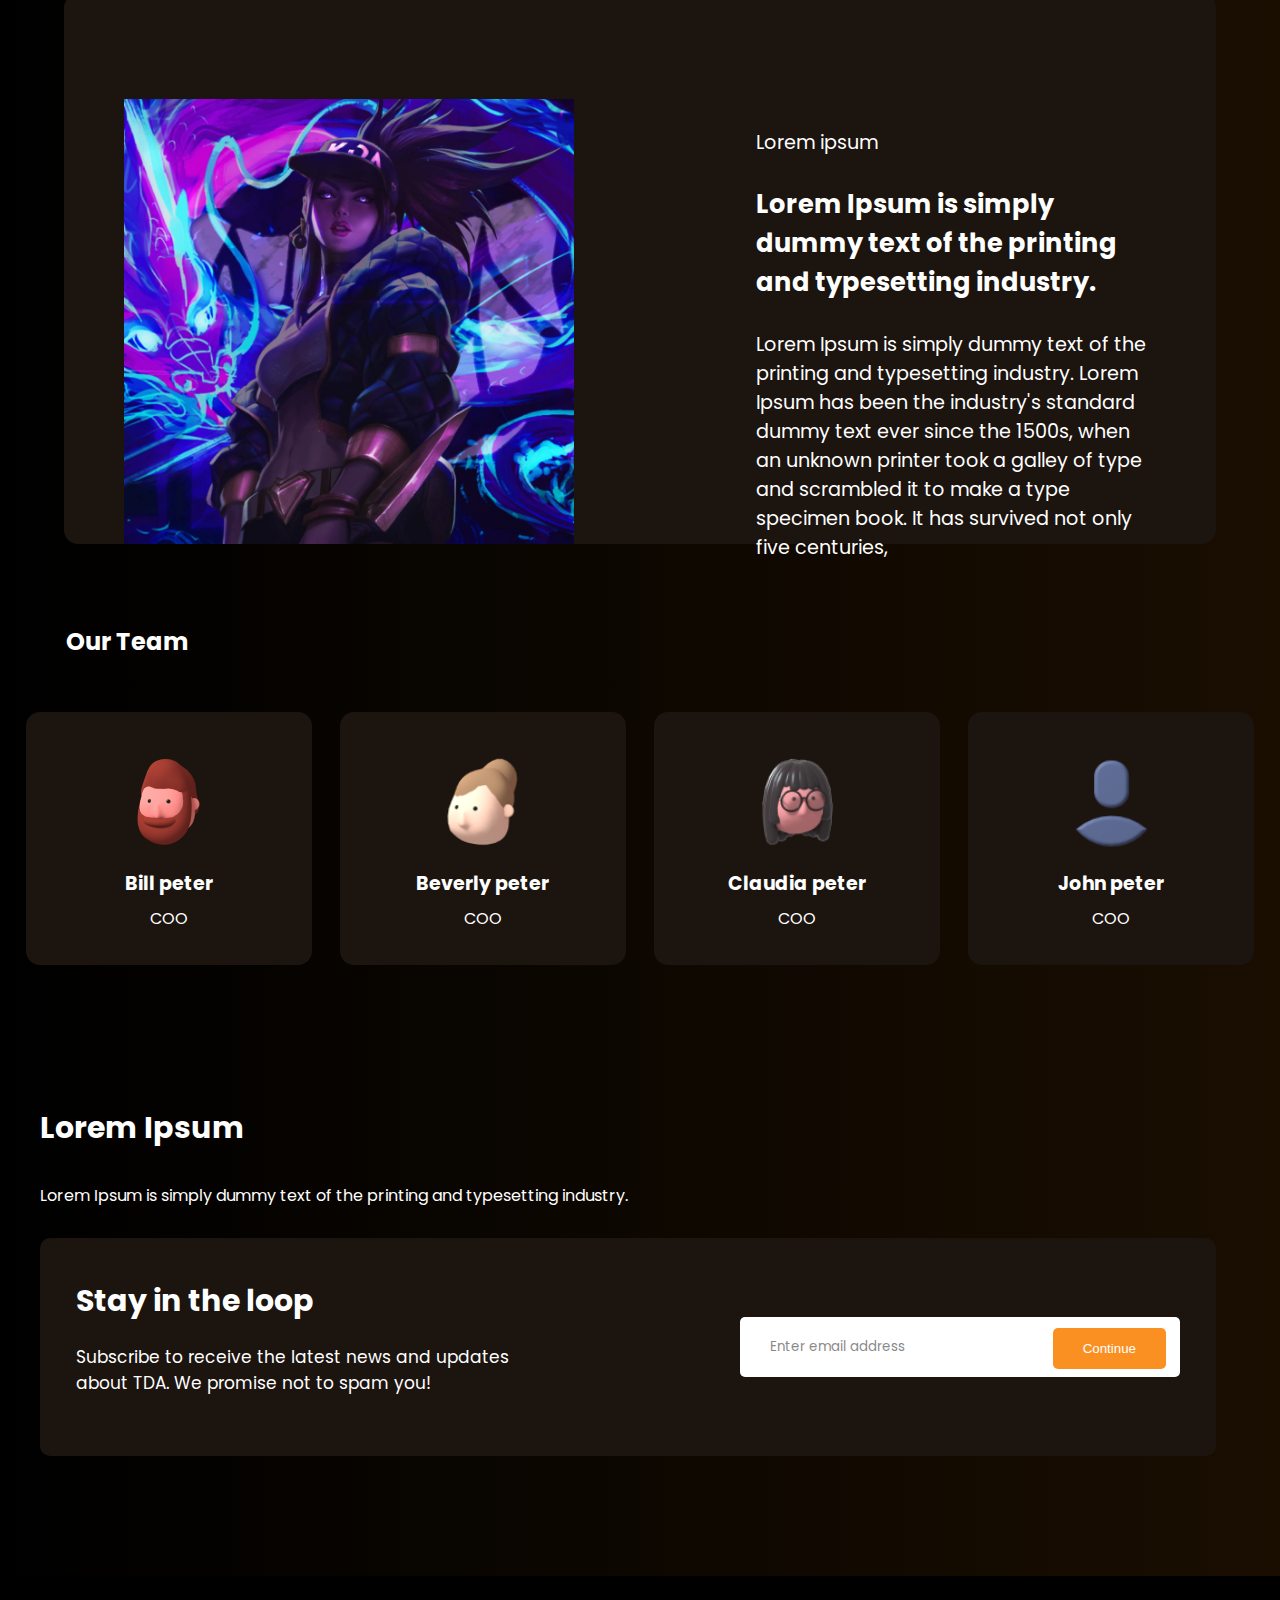
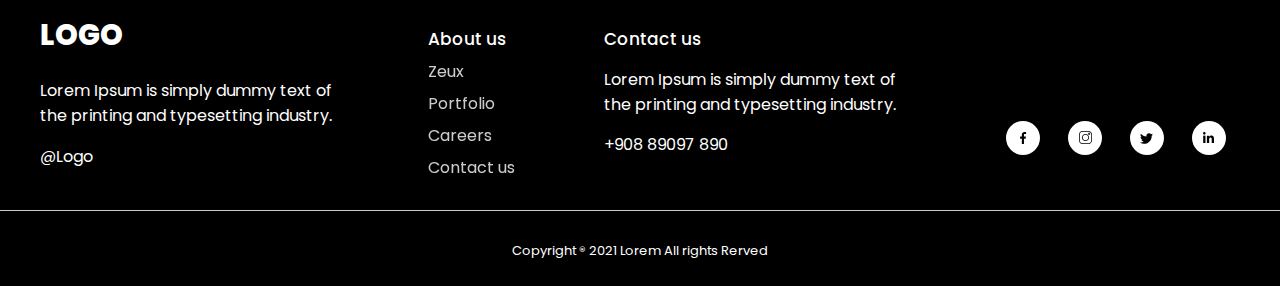
==== commit 98453ccf: "Изменит файловую структуру, начнет применение БЭМ подхода" ====
--- a/about.html
+++ b/about.html
@@ -52,7 +52,7 @@
                     industry's standard dummy text ever since the 1500s.</p>
                 <button class="btn" type="button">Get in touch</button>
             </div>
-            <img src="img/about/preview1.jpg" alt="about preview image">
+            <img src="/assets/public/img/about/preview1.jpg" alt="about preview image">
         </div>
 
         <div class="container work">
@@ -86,7 +86,7 @@
         </div>
 
         <div class="container about-info">
-            <img src="/img/about/about-info.jpg" alt="about-info poster">
+            <img src="/assets/public/img/about/about-info.jpg" alt="about-info poster">
             <div class="block">
                 <span>Lorem ipsum</span>
                 <h2>Lorem Ipsum is simply dummy text of the printing and typesetting industry. </h2>
@@ -101,28 +101,28 @@
             <h2>Our Team</h2>
             <div class="blocks">
                 <div class="block">
-                    <img src="/img/out-team/Bill.png" alt="team member">
+                    <img src="assets/public/img/out-team/Bill.png" alt="team member">
                     <h3>
                         Bill peter
                     </h3>
                     <p>COO</p>
                 </div>
                 <div class="block">
-                    <img src="/img/out-team/Beverly.png" alt="team member">
+                    <img src="assets/public/img/out-team/Beverly.png" alt="team member">
                     <h3>
                         Beverly peter
                     </h3>
                     <p>COO</p>
                 </div>
                 <div class="block">
-                    <img src="/img/out-team/Claudia.png" alt="team member">
+                    <img src="assets/public/img/out-team/Claudia.png" alt="team member">
                     <h3>
                         Claudia peter
                     </h3>
                     <p>COO</p>
                 </div>
                 <div class="block">
-                    <img src="/img/out-team/John.png" alt="team member">
+                    <img src="assets/public/img/out-team/John.png" alt="team member">
                     <h3>
                         John peter
                     </h3>
@@ -164,28 +164,28 @@
                     <li>Contact us</li>
                 </ul>
             </div>
-            <div class="test">
+            <div>
                 <h4>Contact us</h4>
                 <p>Lorem Ipsum is simply dummy text of the printing and typesetting industry.</p>
                 <p>+908 89097 890</p>
             </div>
             <div class="contacts">
-                <div class="contacts-logo">
-                    <img src="/img/contacts/facebook.svg" alt="facebook logo">
-                </div>
-                <div class="contacts-logo">
-                    <img src="/img/contacts/instagram.svg" alt="instagram logo">
-                </div>
-                <div class="contacts-logo">
-                    <img src="/img/contacts/twitter.svg" alt="twitter logo">
-                </div>
-                <div class="contacts-logo">
-                    <img src="/img/contacts/linkedin.svg" alt="linkedin logo">
-                </div>
+             <div class="contacts-logo">
+                <img src="/assets/public/img/contacts/facebook.svg" alt="facebook logo">
+             </div>
+             <div class="contacts-logo">
+                <img src="/assets/public/img/contacts/instagram.svg" alt="instagram logo">
+             </div>
+             <div class="contacts-logo">
+                <img src="/assets/public/img/contacts/twitter.svg" alt="twitter logo">
+             </div>
+             <div class="contacts-logo">
+                <img src="/assets/public/img/contacts/linkedin.svg" alt="linkedin logo">
+             </div>
             </div>
         </div>
         <hr>
-        <p class="copyright">Copyright ® 2021 Lorem All rights Rcerved</p>
+        <p class="copyright">Copyright ® 2021 Lorem All rights Rerved</p>
     </footer>
 </body>
 
--- a/css/main.css
+++ b/css/main.css
@@ -224,7 +224,7 @@
 }
 
 .features {
-    background: url('/img/background.png') no-repeat center center fixed;
+    background: url('/assets/public/img/background.png') no-repeat center center fixed;
     background-size: cover;
     padding: 80px 0;
 }
@@ -472,6 +472,7 @@
 .about-info img {
     bottom: 0;
     position: absolute;
+    left: 60px;
 }
 
 .about-info .block {
@@ -479,7 +480,7 @@
     display: flex;
     flex-direction: column;
     top: 120px; 
-    right: 270px;
+    right: 50px;
     width: 536px;
     margin: 20px 0;
 }
@@ -540,6 +541,7 @@
    flex-direction: column;
    justify-content: center;
    align-items: center;
+   margin-bottom: 100px;
 }
 
 .hero-portfolio .info {
@@ -567,6 +569,7 @@
     padding: 30px 0;
     border-radius: 7px;
     width: 80%;
+    
 }
 
 .hero-portfolio .blocks .block {
@@ -613,6 +616,53 @@
     font-size: 20px;
 }
 
+.video-player  {
+    position: relative;
+    height: 367px;
+    margin-bottom: 80px;
+}
+
+.video-player .info {
+    width: 430px;
+    height: 362px;
+    float: right;
+}
+
+.video-player .description h2 {
+    font-size: 30px;
+    font-weight: 700;
+    margin-bottom: 20px;
+}
+
+.video-player p {
+    font-size: 14px;
+}
+
+.video-player .blocks {
+    padding: 40px 0;
+}
+
+.video-player .blocks .block {
+    display: flex;
+    gap: 10px;
+    padding: 10px 0;
+}
+
+.video-player span img {
+    width: 800px;
+    height: 355px;
+    border-radius: 14px;
+    position: absolute;
+    left: 30px;
+    top: 10px;
+
+}
+
+.video-player .blocks .block img {
+    width: auto;
+    height: auto;
+}
+
 footer {
     background: #000;
     padding-top: 50px;
@@ -674,3 +724,221 @@
     font-size: 13px;
     padding-bottom: 25px;
 }
+
+@media (max-width: 1600px) {
+    .container {
+       width: 1400px;
+    }
+    header nav ul {
+      width: 92%;
+    }
+    .email .block {
+        width: 92%;
+    }
+}
+
+@media (max-width: 1400px) {
+    .container {
+       width: 1200px;
+    }
+    .our-team {
+        width: 96%;
+    }
+    .video-player span img {
+        width: 700px;
+     }
+    .work .blocks .block {
+        padding: 30px 10px;
+        width: 378px;
+        height: 300px;
+    }
+    .about-info {
+        padding-left: 0;
+        font-size: 1.5vw;
+    }
+    .about-info .block {
+       top: 100px;
+       right: 10px;
+       width: 401px;
+       height: 350px;
+    }
+
+    .about-info img {
+        width: 450px;
+    }
+
+    .hero-about .info  {
+        width: 600px;
+    }
+    .hero-about img {
+        top: 60px;
+        right: 40px;
+        width: 500px;
+        height: 500px;
+    }
+
+    .about-info {
+        width: 90%;
+        height: 450px;
+    }
+    .about-info img {
+        width: 450px;
+        bottom: 0;
+
+    }
+    .about-info .block {
+        top: 100px;
+        width: 400px;
+        right: 60px;
+    }
+    .about-info .block h2 {
+        font-size: 2vw;
+    }
+    .work {
+        width: 90%;
+    }
+    .work .blocks .block {
+        margin-left: 5px;
+        padding: 20px 10px;
+        width: 30% ;
+    }
+    .work .blocks .block p {
+        width: 280px;
+    }
+    .email .block {
+        width: 92%;
+    }
+    
+   }
+   
+   @media (max-width: 1200px) {
+    .container {
+       width: 1000px;
+    }
+    body {
+       word-spacing: 0.5vw;
+    }
+    .email .block button {
+        bottom: 102px;
+        right: 40px;
+     }
+     .video-player span img {
+        width: 500px;
+     }
+     .projects .images img {
+        width: 250px;
+    }
+    .projects .see-all {
+        width: 60px;
+        height: auto;
+        font-size: 1.5vw;
+    }
+    .trending .games .block img {
+        max-width: 80%;
+    }
+    .hero img {
+        top: -100px;
+        width: 400px;
+    }
+    .work .blocks .block {
+        padding: 10px 5px;
+        width: 380px;
+        font-size: 1.3vw;
+        margin-left: 10px;
+    }
+
+    .work .blocks .block p {
+        width: 270px;
+
+    }
+
+    .hero-about img {
+        right: -29px;
+        width: 500px;
+        height: 500px;
+    }
+    .hero-about .info {
+        width: 400px;
+        font-size: 1.5vw;
+    }
+    .email .block {
+        width: 92%;
+    }
+}
+
+    @media (max-width: 1000px) {
+        .container {
+           width: 750px;
+        }
+        body {
+            font-size: 1.5vw;
+            word-spacing: 0.5vw;
+         }
+         .hero-portfolio .blocks {
+            width: 100%;
+         }
+         header {
+            width: 100%;
+            font-size: 1.5vw;
+         }
+         footer .blocks {
+            width: 100%;
+         }
+         .email .block button {
+            bottom: 127px;
+            right: 30px;
+         }
+         .video-player span img {
+            width: 400px;
+            height: auto;
+         }
+         .video-player .info {
+            width: 300px;
+         }
+         .projects .images img {
+            width: 250px;
+        }
+        .projects .see-all {
+            width: 40px;
+            height: auto;
+        }
+        .hero img {
+            top: -100px;
+            width: 400px;
+        }
+        .features h3, .features .features-info__text {
+            margin: 0 0;
+        }
+        .hero-about .info  {
+            width: 300px;
+        }
+        .hero-about img {
+            top: 60px;
+            right: -80px;
+            width: 400px;
+            height: 400px;
+        }
+        .about-info img {
+            width: 350px;
+            top: 130px;
+
+        }
+        .about-info .block {
+            top: 100px;
+            width: 300px;
+        }
+        .about-info .block h2 {
+            font-size: 2vw;
+        }
+        .work .blocks .block {
+            margin-left: 10px;
+            padding: 20px 10px;
+        }
+        .work .blocks .block p {
+            width: 240px;
+        }
+        .email .block {
+            width: 92%;
+        }
+       }
+       
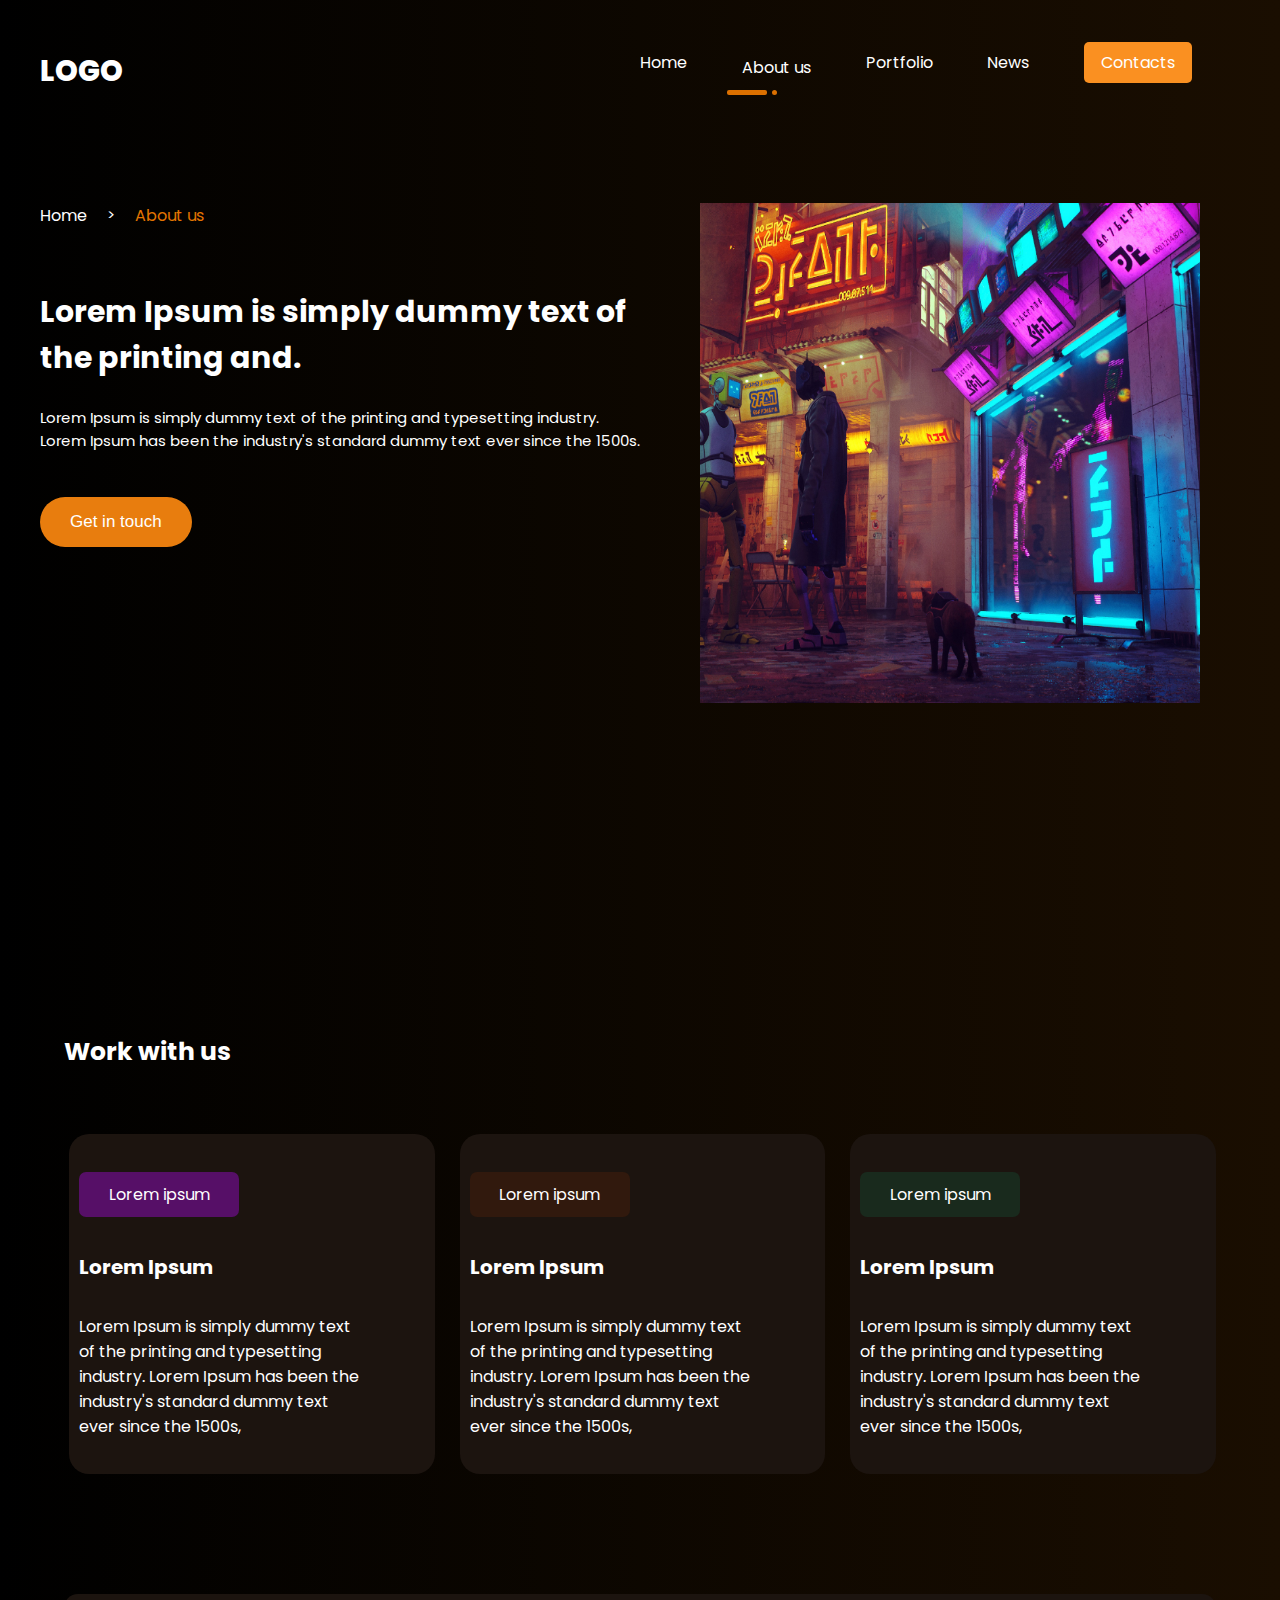
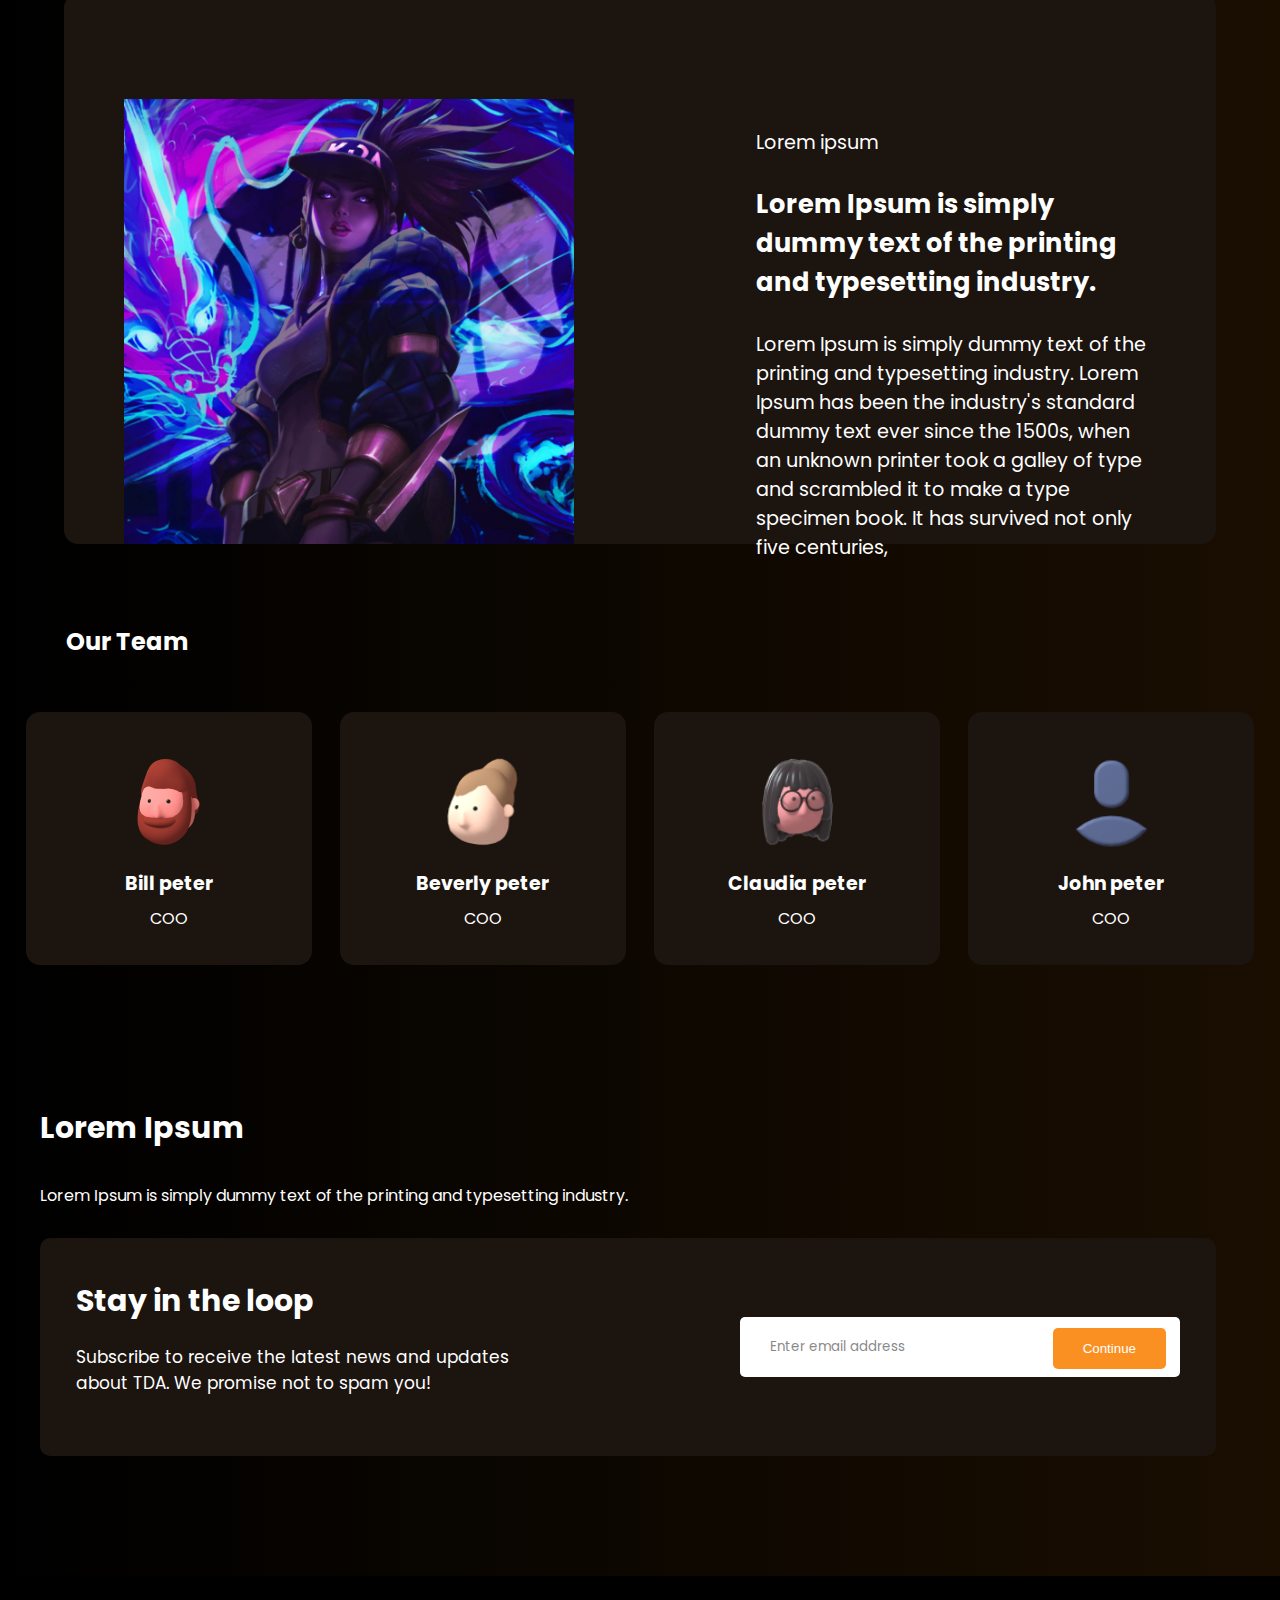
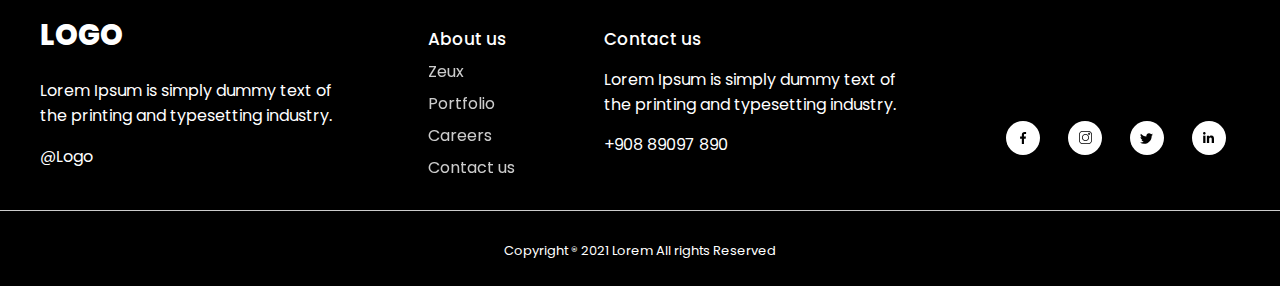
==== commit 66ab1596: "Подправит грамматику, создаст HTML разметку для элементов reviews" ====
--- a/about.html
+++ b/about.html
@@ -185,7 +185,7 @@
             </div>
         </div>
         <hr>
-        <p class="copyright">Copyright ® 2021 Lorem All rights Rerved</p>
+        <p class="copyright">Copyright ® 2021 Lorem All rights Reserved</p>
     </footer>
 </body>
 
--- a/css/main.css
+++ b/css/main.css
@@ -345,6 +345,10 @@
     right: 50px;
 }
 
+.email .block.portfolio {
+    background-color: #1B1B1B;
+}
+
 .hero-about {
     position: relative;
 }
@@ -541,12 +545,16 @@
    flex-direction: column;
    justify-content: center;
    align-items: center;
-   margin-bottom: 100px;
+   margin-bottom: 77px;
+}
+
+.breadcrumbs.portfolio {
+    margin-bottom: 15px;
 }
 
 .hero-portfolio .info {
     text-align: center;
-    margin: 45px 0;
+    margin-bottom: 45px;
 }
 
 .hero-portfolio .info .breadcrumbs__list {
@@ -559,7 +567,7 @@
 .hero-portfolio .info h1 {
     font-size: 33px;
     font-weight: 600;
-    margin-bottom: 30px;
+    margin-bottom: 13px;
 }
 
 .hero-portfolio .blocks {
@@ -619,7 +627,7 @@
 .video-player  {
     position: relative;
     height: 367px;
-    margin-bottom: 80px;
+    margin-bottom: 182px;
 }
 
 .video-player .info {
@@ -653,7 +661,7 @@
     height: 355px;
     border-radius: 14px;
     position: absolute;
-    left: 30px;
+    left: 80px;
     top: 10px;
 
 }
@@ -662,6 +670,55 @@
     width: auto;
     height: auto;
 }
+
+.articles {
+    margin-bottom: 102px;
+}
+
+.articles__block {
+    display: flex;
+    margin: 80px 45px;
+    justify-content: space-between;
+}
+
+.articles__block--info {
+    width: 536px;
+    height: 464px;
+    
+}
+
+.article__preview img {
+    width: 496px;
+    height: 489px;
+    padding-top: 50px;
+    margin: 0 45px;
+}
+
+.article__block--text,
+.button__more {
+    margin: 46px 45px;
+
+}
+
+h2.article__block--text {
+    font-size: 30px;
+    font-weight: 500;
+}
+
+p.article__block--text {
+    font-size: 17px;
+}
+
+.button__more {
+    background-color: #DC7000;
+    padding: 16px 42px;
+}
+
+
+/* 
+Блок с Ревью
+*/
+
 
 footer {
     background: #000;
